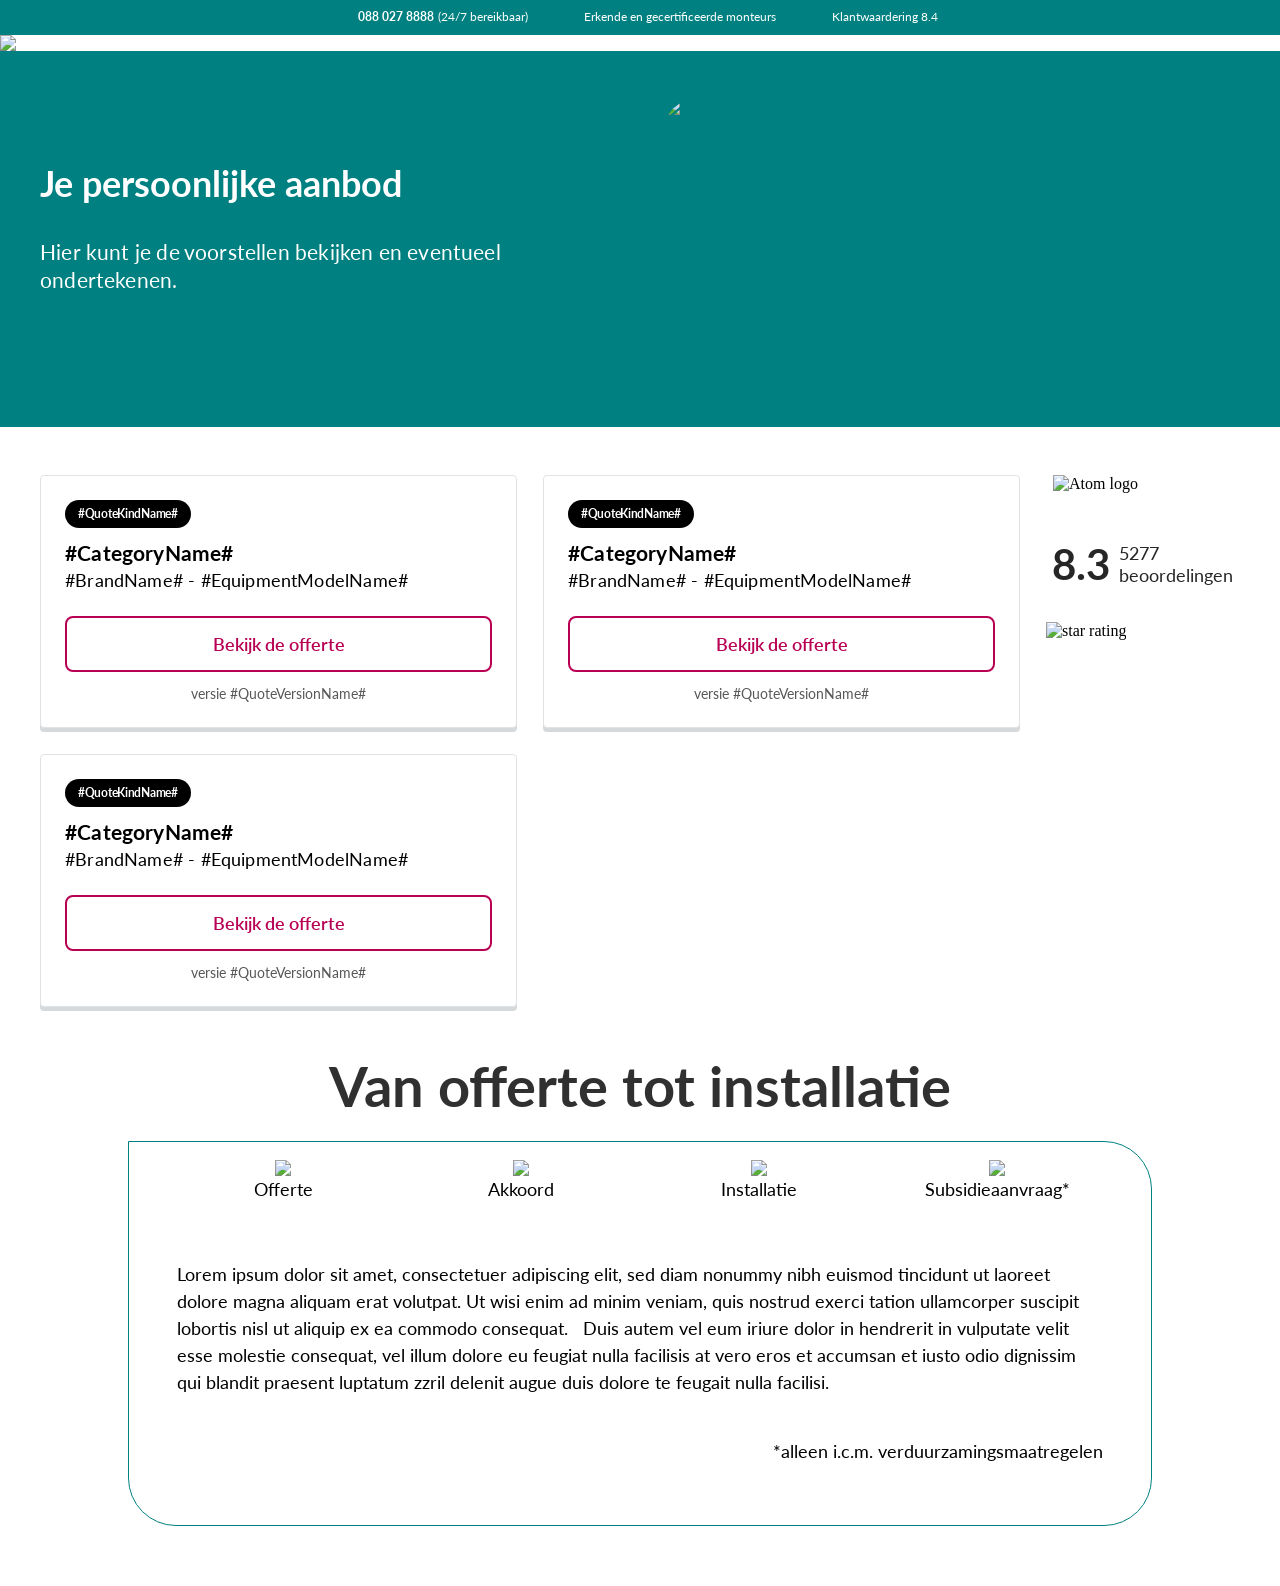
==== index.html @ d432aabc "Initial commit from your app" ====
<!DOCTYPE html>
<html>
  <head>
    <meta name="viewport" content="width=device-width, initial-scale=1" />
    <meta charset="utf-8" />
    <link
      rel="stylesheet"
      href="https://ruben427.github.io/es-heating---clixz---1024/globals.css"
    />
    <link
      rel="stylesheet"
      href="https://ruben427.github.io/es-heating---clixz---1024/styleguide.css"
    />
    <link
      rel="stylesheet"
      href="https://ruben427.github.io/es-heating---clixz---1024/style.css"
    />
    <link
      rel="stylesheet"
      href="https://ruben427.github.io/es-heating---clixz---1024/components/feedback-widget.css"
    />
    <link
      href="https://ruben427.github.io/es-heating---clixz---1024/components/tile.css"
      rel="stylesheet"
    />
  </head>
  <body>
    <div class="element" data-model-id="17305:969">
      <div class="frame">
        <div class="main-header">
          <div class="container">
            <div class="div">
              <div class="link-call">
                <img
                  class="SVG-phone-icon"
                  src="https://c.animaapp.com/mpr059owBJouij/img/svg---phone-icon.svg"
                />
                <div class="text-wrapper">088 027 8888</div>
              </div>
              <div class="text-wrapper-2">(24/7 bereikbaar)</div>
            </div>
            <div class="container-2">
              <img
                class="SVG-phone-icon"
                src="https://c.animaapp.com/mpr059owBJouij/img/svg---phone-icon.svg"
              />
              <div class="text-wrapper-2">
                Erkende en gecertificeerde monteurs
              </div>
            </div>
            <div class="container-2">
              <img
                class="SVG-phone-icon"
                src="https://c.animaapp.com/mpr059owBJouij/img/svg---phone-icon.svg"
              />
              <div class="text-wrapper-2">Klantwaardering 8.4</div>
            </div>
          </div>
        </div>
        <img
          class="img"
          src="https://c.animaapp.com/n495pQ6l/img/frame-48096118.svg"
        />
      </div>
      <div class="frame-wrapper">
        <div class="frame-2">
          <div class="frame-3">
            <div class="text-wrapper-3">Je persoonlijke aanbod</div>
            <p class="hier-kunt-je-de">
              Hier kunt je de voorstellen bekijken en eventueel ondertekenen.
            </p>
          </div>
          <div class="d-isz-IQ-wrapper">
            <img
              class="d-isz-IQ"
              src="https://c.animaapp.com/n495pQ6l/img/disziq.png"
            />
          </div>
        </div>
      </div>
      <div class="tiles-wrapper">
        <div class="tiles-grid">
          <!-- Tiles kolom -->
          <div class="tiles">
            <!-- START: Offerte regel landingspagina -->
            <table style="border-collapse: collapse;" width="100%">
              <tbody>
                <tr>
                  <td>
                    <div class="tile">
                      <div class="tile__top">
                        <div class="tile__badge-row">
                          <div class="tile__badge">
                            <span class="tile__badge-text"
                              >#QuoteKindName#</span
                            >
                          </div>
                        </div>

                        <div class="tile__content">
                          <div class="tile__title">#CategoryName#</div>

                          <div class="tile__subtitle">
                            #BrandName# - #EquipmentModelName#
                          </div>
                        </div>
                      </div>

                      <div class="tile__bottom">
                        <a class="tile__button" href="#Link#"
                          ><span class="tile__button-text"
                            >Bekijk de offerte</span
                          >
                        </a>

                        <div class="tile__version">
                          <span class="tile__version-text"
                            >versie #QuoteVersionName#</span
                          >
                        </div>
                      </div>
                    </div>
                  </td>
                </tr>
              </tbody>
            </table>
            <table style="border-collapse: collapse;" width="100%">
              <tbody>
                <tr>
                  <td>
                    <div class="tile">
                      <div class="tile__top">
                        <div class="tile__badge-row">
                          <div class="tile__badge">
                            <span class="tile__badge-text"
                              >#QuoteKindName#</span
                            >
                          </div>
                        </div>

                        <div class="tile__content">
                          <div class="tile__title">#CategoryName#</div>

                          <div class="tile__subtitle">
                            #BrandName# - #EquipmentModelName#
                          </div>
                        </div>
                      </div>

                      <div class="tile__bottom">
                        <a class="tile__button" href="#Link#"
                          ><span class="tile__button-text"
                            >Bekijk de offerte</span
                          >
                        </a>

                        <div class="tile__version">
                          <span class="tile__version-text"
                            >versie #QuoteVersionName#</span
                          >
                        </div>
                      </div>
                    </div>
                  </td>
                </tr>
              </tbody>
            </table>
            <table style="border-collapse: collapse;" width="100%">
              <tbody>
                <tr>
                  <td>
                    <div class="tile">
                      <div class="tile__top">
                        <div class="tile__badge-row">
                          <div class="tile__badge">
                            <span class="tile__badge-text"
                              >#QuoteKindName#</span
                            >
                          </div>
                        </div>

                        <div class="tile__content">
                          <div class="tile__title">#CategoryName#</div>

                          <div class="tile__subtitle">
                            #BrandName# - #EquipmentModelName#
                          </div>
                        </div>
                      </div>

                      <div class="tile__bottom">
                        <a class="tile__button" href="#Link#"
                          ><span class="tile__button-text"
                            >Bekijk de offerte</span
                          >
                        </a>

                        <div class="tile__version">
                          <span class="tile__version-text"
                            >versie #QuoteVersionName#</span
                          >
                        </div>
                      </div>
                    </div>
                  </td>
                </tr>
              </tbody>
            </table>

            <!-- END: Offerte regel landingspagina -->
          </div>

          <!-- Feedback widget — eigen div, altijd top-aligned -->
          <div class="tiles-feedback">
            <div class="tile-2">
              <div class="layer-wrapper">
                <!-- FeedbackWidget component -->
                <div class="fw-widget">
                  <img
                    class="fw-logo"
                    src="https://c.animaapp.com/n495pQ6l/img/logo-@2x.png"
                    alt="Atom logo"
                  />
                  <div class="fw-stars">
                    <img
                      class="fw-stars-img"
                      src="https://c.animaapp.com/n495pQ6l/img/group@2x.png"
                      alt="star rating"
                    />
                  </div>
                  <div class="fw-body">
                    <div class="fw-score">8.3</div>
                    <div class="fw-meta">
                      <div class="fw-count">5277</div>
                      <div class="fw-label">beoordelingen</div>
                    </div>
                  </div>
                </div>
              </div>
            </div>
          </div>
        </div>
      </div>
      <div class="frame-8">
        <div class="frame-9">
          <div class="frame-10">
            <div class="text-wrapper-9">Van offerte tot installatie</div>
            <div class="frame-11">
              <div class="frame-12">
                <div class="frame-13">
                  <img
                    class="frame-14"
                    src="https://c.animaapp.com/n495pQ6l/img/frame-13.svg"
                  />
                  <div class="text-wrapper-10">Offerte</div>
                </div>
                <div class="frame-15">
                  <img
                    class="frame-14"
                    src="https://c.animaapp.com/n495pQ6l/img/frame-16.svg"
                  />
                  <div class="text-wrapper-11">Akkoord</div>
                </div>
                <div class="frame-13">
                  <img
                    class="frame-14"
                    src="https://c.animaapp.com/n495pQ6l/img/frame-16.svg"
                  />
                  <div class="text-wrapper-10">Installatie</div>
                </div>
                <div class="frame-15">
                  <img
                    class="frame-14"
                    src="https://c.animaapp.com/n495pQ6l/img/frame-16.svg"
                  />
                  <div class="text-wrapper-10">Subsidieaanvraag*</div>
                </div>
              </div>
              <div class="frame-16">
                <p class="lorem-ipsum-dolor">
                  Lorem ipsum dolor sit amet, consectetuer adipiscing elit, sed
                  diam nonummy nibh euismod tincidunt ut laoreet dolore magna
                  aliquam erat volutpat. Ut wisi enim ad minim veniam, quis
                  nostrud exerci tation ullamcorper suscipit lobortis nisl ut
                  aliquip ex ea commodo consequat.&nbsp;&nbsp; Duis autem vel
                  eum iriure dolor in hendrerit in vulputate velit esse molestie
                  consequat, vel illum dolore eu feugiat nulla facilisis at vero
                  eros et accumsan et iusto odio dignissim qui blandit praesent
                  luptatum zzril delenit augue duis dolore te feugait nulla
                  facilisi.
                </p>
                <div class="text-wrapper-12">
                  *alleen i.c.m. verduurzamingsmaatregelen
                </div>
              </div>
            </div>
          </div>
        </div>
      </div>
    </div>
  </body>
</html>
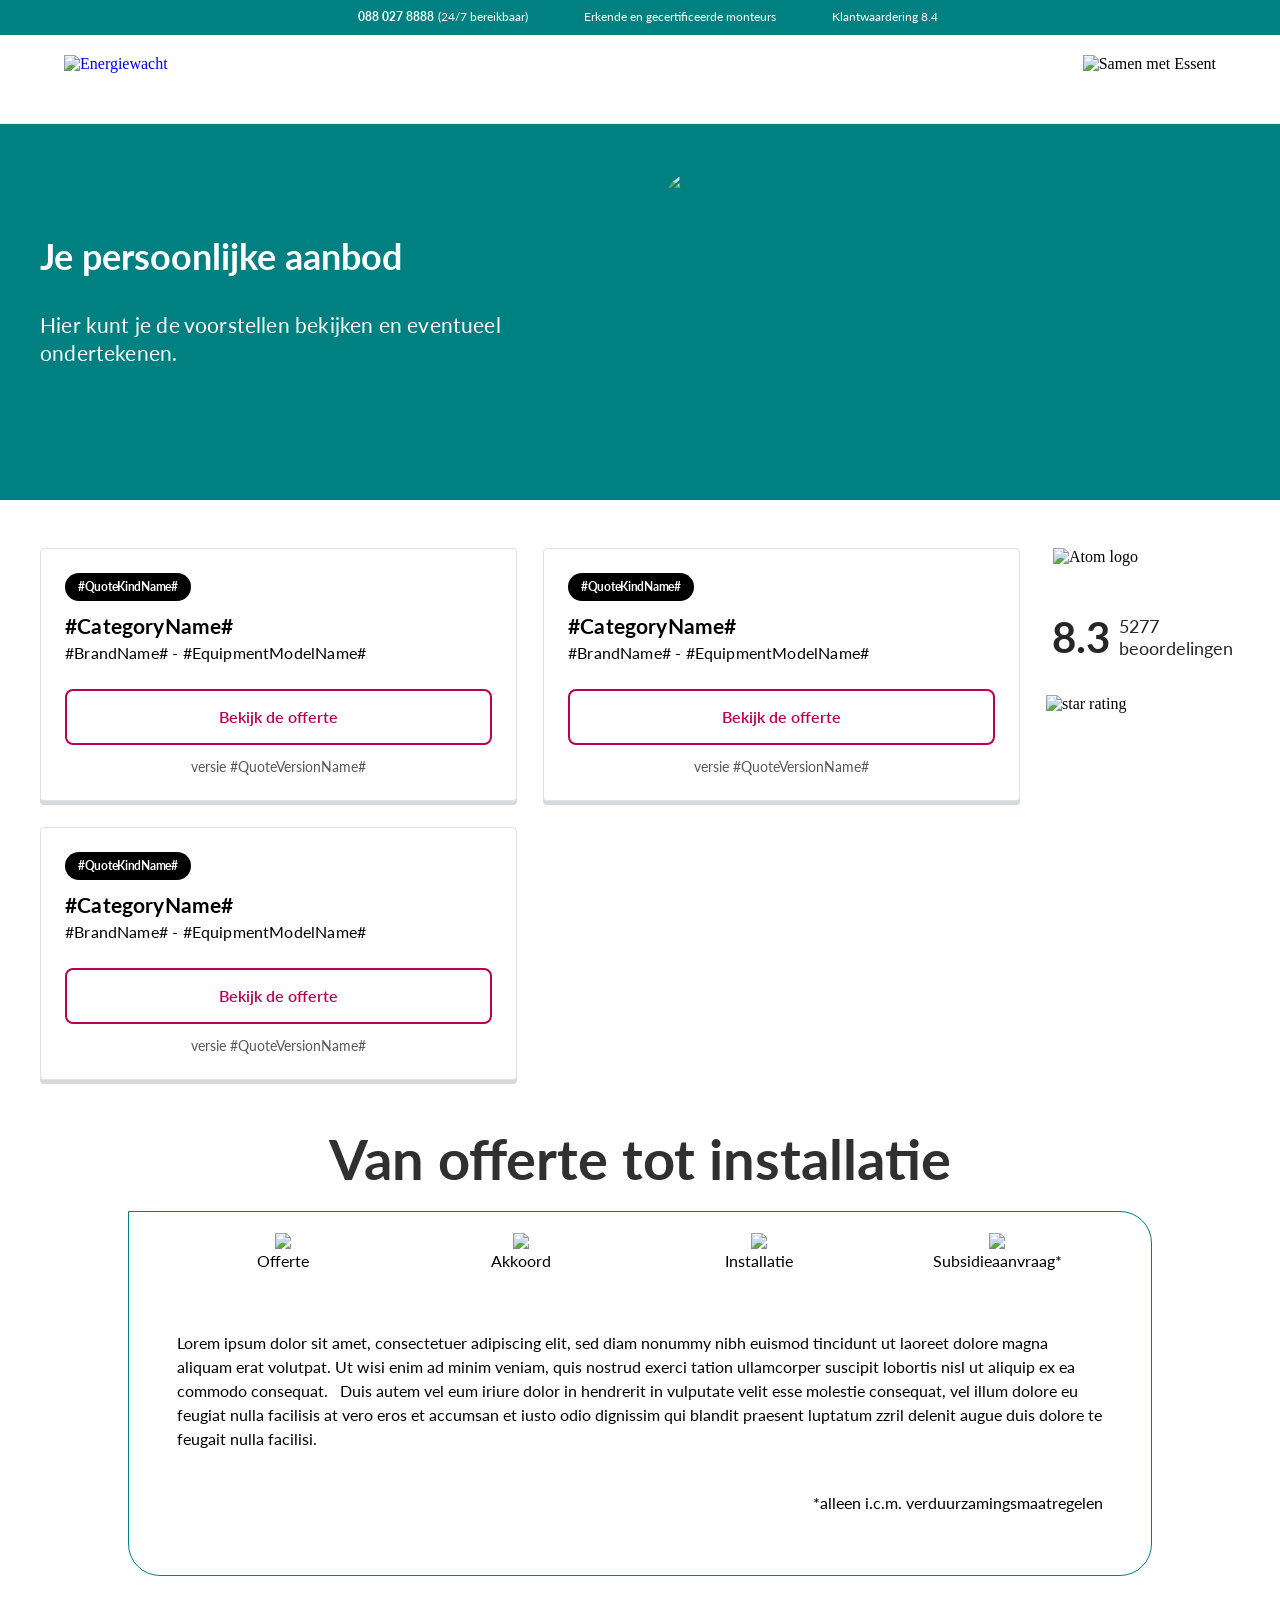
==== commit 81969b29: "Initial commit from your app" ====
--- a/index.html
+++ b/index.html
@@ -23,6 +23,7 @@
       href="https://ruben427.github.io/es-heating---clixz---1024/components/tile.css"
       rel="stylesheet"
     />
+    <link rel="stylesheet" href="components/site-header.css" />
   </head>
   <body>
     <div class="element" data-model-id="17305:969">
@@ -32,7 +33,7 @@
             <div class="div">
               <div class="link-call">
                 <img
-                  class="SVG-phone-icon"
+                  class="chevron-bullit"
                   src="https://c.animaapp.com/mpr059owBJouij/img/svg---phone-icon.svg"
                 />
                 <div class="text-wrapper">088 027 8888</div>
@@ -41,7 +42,7 @@
             </div>
             <div class="container-2">
               <img
-                class="SVG-phone-icon"
+                class="chevron-bullit"
                 src="https://c.animaapp.com/mpr059owBJouij/img/svg---phone-icon.svg"
               />
               <div class="text-wrapper-2">
@@ -50,17 +51,24 @@
             </div>
             <div class="container-2">
               <img
-                class="SVG-phone-icon"
+                class="chevron-bullit"
                 src="https://c.animaapp.com/mpr059owBJouij/img/svg---phone-icon.svg"
               />
               <div class="text-wrapper-2">Klantwaardering 8.4</div>
             </div>
           </div>
         </div>
-        <img
-          class="img"
-          src="https://c.animaapp.com/n495pQ6l/img/frame-48096118.svg"
-        />
+        <!-- SiteHeader component -->
+        <div class="sh-wrapper">
+          <div class="sh-inner">
+            <a class="sh-logo" href="index.html" aria-label="ES Heating — home">
+              <img src="img/site-logo.svg" alt="Energiewacht" />
+            </a>
+            <div class="sh-company">
+              <img src="img/company-logo.svg" alt="Samen met Essent" />
+            </div>
+          </div>
+        </div>
       </div>
       <div class="frame-wrapper">
         <div class="frame-2">
@@ -107,7 +115,7 @@
                       </div>
 
                       <div class="tile__bottom">
-                        <a class="tile__button" href="#Link#"
+                        <a class="tile__button" href="offerte.html"
                           ><span class="tile__button-text"
                             >Bekijk de offerte</span
                           >
@@ -148,7 +156,7 @@
                       </div>
 
                       <div class="tile__bottom">
-                        <a class="tile__button" href="#Link#"
+                        <a class="tile__button" href="offerte.html"
                           ><span class="tile__button-text"
                             >Bekijk de offerte</span
                           >
@@ -189,7 +197,7 @@
                       </div>
 
                       <div class="tile__bottom">
-                        <a class="tile__button" href="#Link#"
+                        <a class="tile__button" href="offerte.html"
                           ><span class="tile__button-text"
                             >Bekijk de offerte</span
                           >
--- a/components/site-header.css
+++ b/components/site-header.css
@@ -0,0 +1,84 @@
+/* ══════════════════════════════════════════════════
+   SiteHeader — Reusable logo header component
+   components/site-header.css
+   ══════════════════════════════════════════════════
+
+   Replaces the hero-banner image strip.
+   Full 100% width outer wrapper, max-width 1200px
+   inner container, with left brand logo and right
+   company/partner logo.
+
+   Usage:
+     <link rel="stylesheet" href="components/site-header.css" />
+     Then paste the snippet from components/site-header.html.
+   ══════════════════════════════════════════════════ */
+
+/* ── Outer wrapper — 100% width, white background ── */
+.sh-wrapper {
+  display: flex;
+  flex-direction: column;
+  align-items: center;
+  width: 100%;
+  flex: 0 0 auto;
+  background-color: #ffffff;
+  border-bottom: 1px solid #e8ebed;
+}
+
+/* ── Inner container — max-width 1200px, horizontal layout ── */
+.sh-inner {
+  display: flex;
+  align-items: center;
+  justify-content: space-between;
+  width: 100%;
+  max-width: 1200px;
+  padding: 20px 24px;
+  gap: 24px;
+}
+
+/* ── Left: brand / site logo ── */
+.sh-logo {
+  display: flex;
+  align-items: center;
+  flex-shrink: 0;
+  text-decoration: none;
+}
+
+.sh-logo img,
+.sh-logo svg {
+  display: block;
+  height: 48px;
+  width: auto;
+}
+
+/* ── Right: company / partner logo ── */
+.sh-company {
+  display: flex;
+  align-items: center;
+  flex-shrink: 0;
+  text-decoration: none;
+}
+
+.sh-company img,
+.sh-company svg {
+  display: block;
+  height: 48px;
+  width: auto;
+}
+
+/* ── Mobile ── */
+@media (max-width: 600px) {
+  .sh-inner {
+    padding: 16px;
+    gap: 16px;
+  }
+
+  .sh-logo img,
+  .sh-logo svg {
+    height: 36px;
+  }
+
+  .sh-company img,
+  .sh-company svg {
+    height: 36px;
+  }
+}
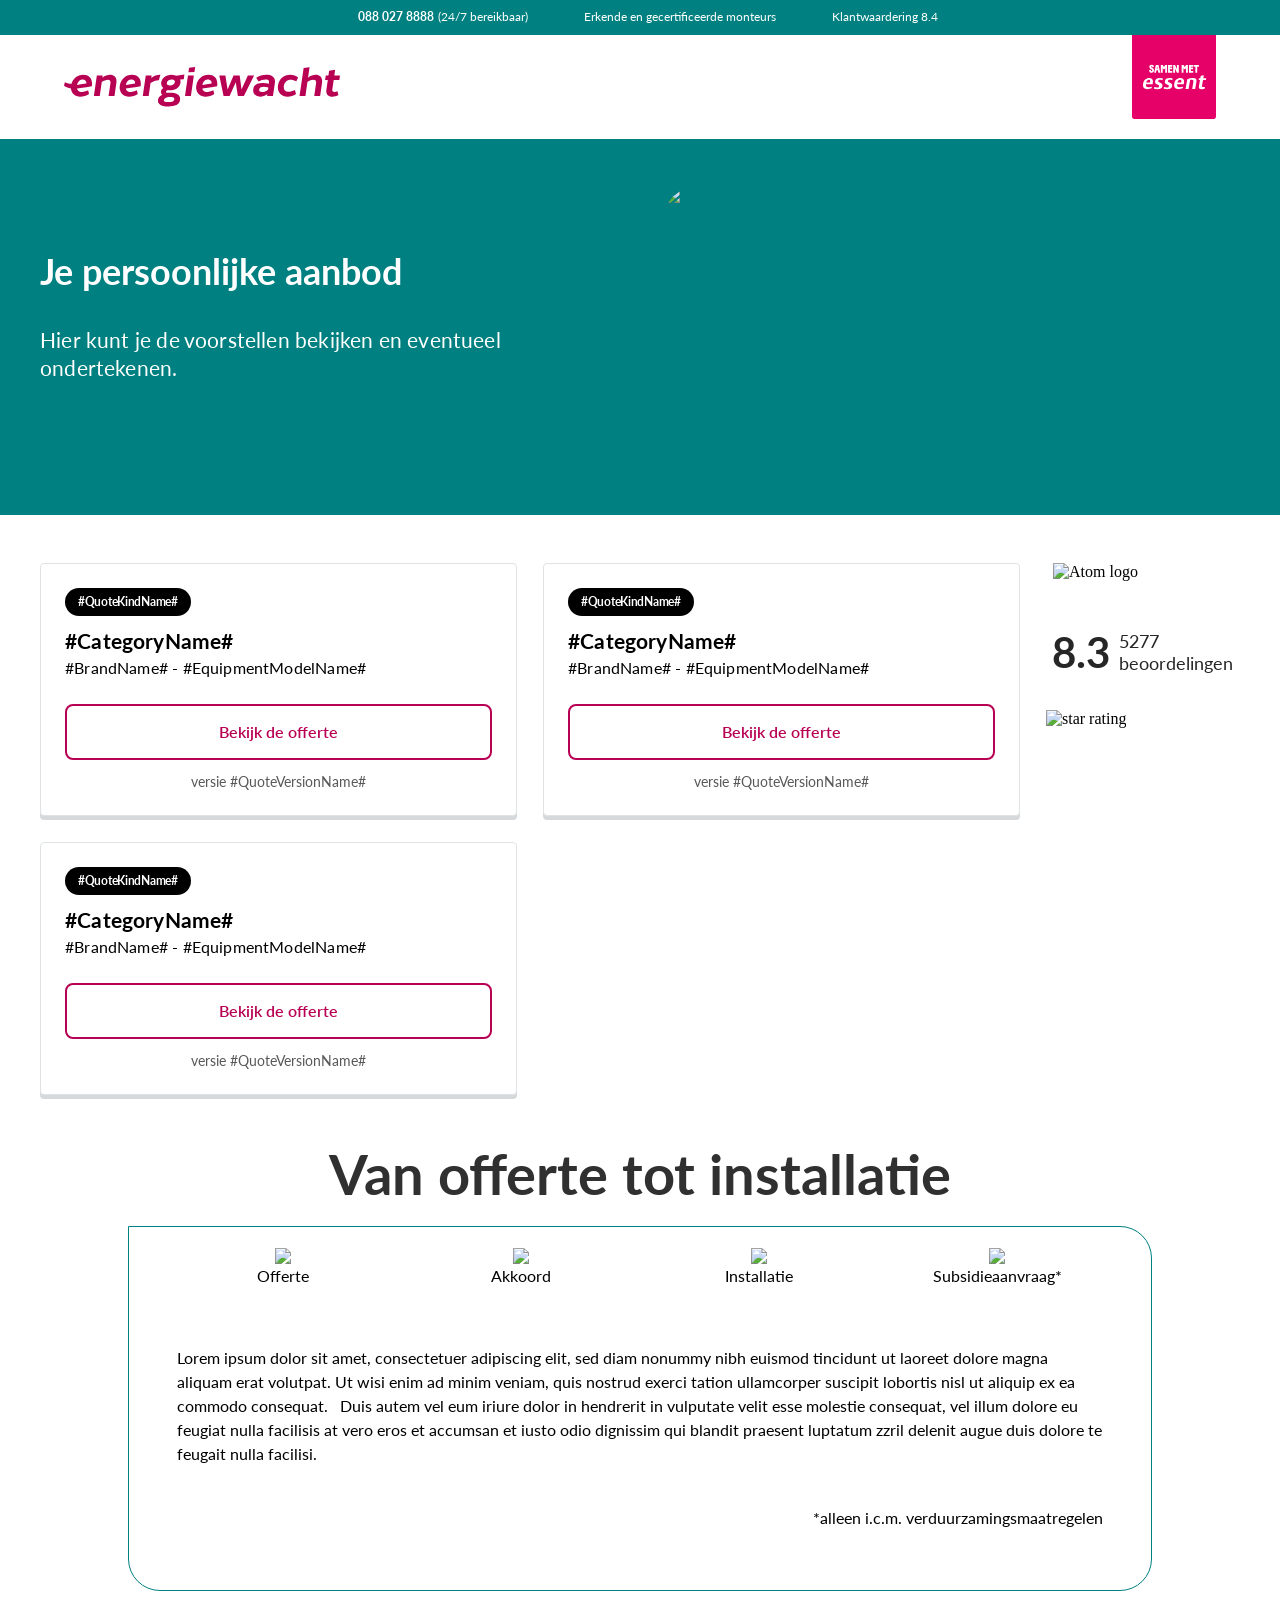
==== commit 8229777c: "Initial commit from your app" ====
--- a/index.html
+++ b/index.html
@@ -62,10 +62,16 @@
         <div class="sh-wrapper">
           <div class="sh-inner">
             <a class="sh-logo" href="index.html" aria-label="ES Heating — home">
-              <img src="img/site-logo.svg" alt="Energiewacht" />
+              <img
+                src="https://ruben427.github.io/es-heating---clixz---1024/img/logo_energiewacht.svg"
+                alt="Energiewacht"
+              />
             </a>
             <div class="sh-company">
-              <img src="img/company-logo.svg" alt="Samen met Essent" />
+              <img
+                src="https://ruben427.github.io/es-heating---clixz---1024/img/samen_met_essent.svg"
+                alt="Samen met Essent"
+              />
             </div>
           </div>
         </div>
--- a/components/site-header.css
+++ b/components/site-header.css
@@ -21,7 +21,6 @@
   width: 100%;
   flex: 0 0 auto;
   background-color: #ffffff;
-  border-bottom: 1px solid #e8ebed;
 }
 
 /* ── Inner container — max-width 1200px, horizontal layout ── */
@@ -31,7 +30,7 @@
   justify-content: space-between;
   width: 100%;
   max-width: 1200px;
-  padding: 20px 24px;
+  padding: 0 24px 20px;
   gap: 24px;
 }
 
@@ -41,12 +40,13 @@
   align-items: center;
   flex-shrink: 0;
   text-decoration: none;
+  padding-top: 20px;
 }
 
 .sh-logo img,
 .sh-logo svg {
   display: block;
-  height: 48px;
+  height: 40px;
   width: auto;
 }
 
@@ -61,24 +61,24 @@
 .sh-company img,
 .sh-company svg {
   display: block;
-  height: 48px;
+  height: 84px;
   width: auto;
 }
 
 /* ── Mobile ── */
-@media (max-width: 600px) {
+@media (max-width: 768px) {
   .sh-inner {
-    padding: 16px;
+    padding: 0 16px 16px;
     gap: 16px;
   }
 
   .sh-logo img,
   .sh-logo svg {
-    height: 36px;
+    height: 30px;
   }
 
   .sh-company img,
   .sh-company svg {
-    height: 36px;
+    height: 60px;
   }
 }
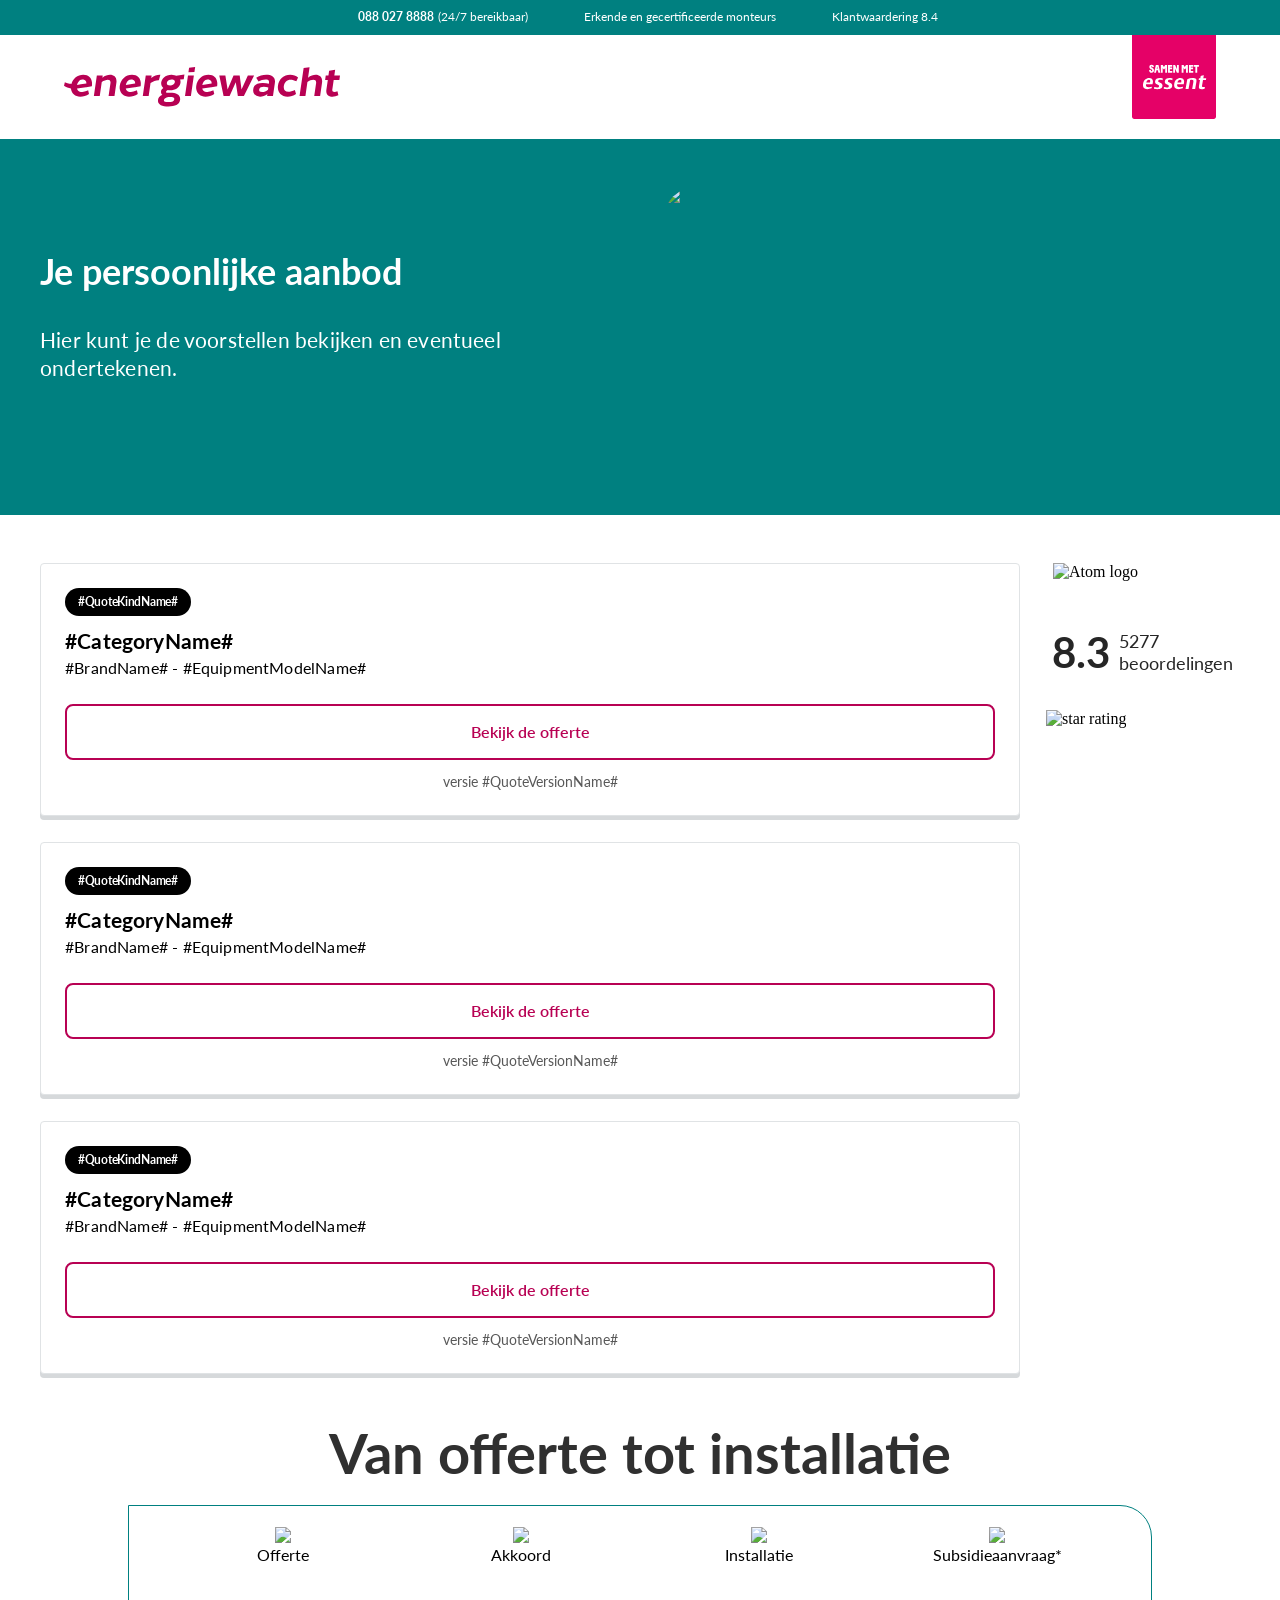
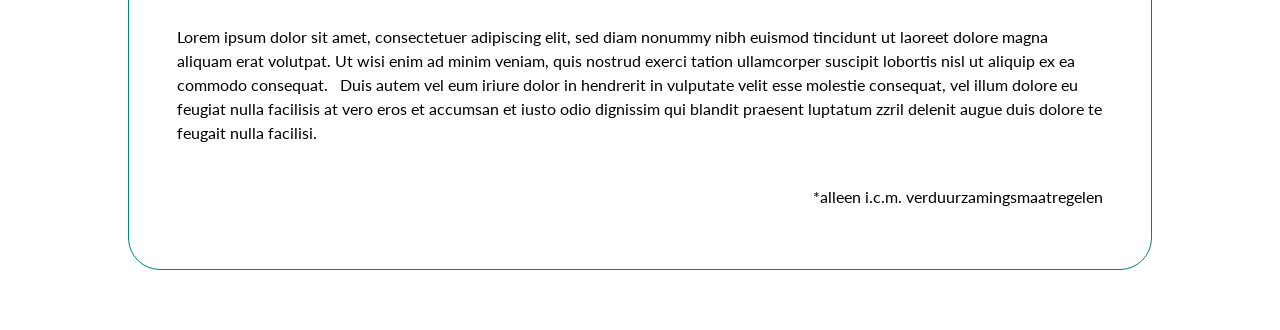
==== commit 98c86bf6: "Initial commit from your app" ====
--- a/index.html
+++ b/index.html
@@ -97,130 +97,81 @@
           <!-- Tiles kolom -->
           <div class="tiles">
             <!-- START: Offerte regel landingspagina -->
-            <table style="border-collapse: collapse;" width="100%">
-              <tbody>
-                <tr>
-                  <td>
-                    <div class="tile">
-                      <div class="tile__top">
-                        <div class="tile__badge-row">
-                          <div class="tile__badge">
-                            <span class="tile__badge-text"
-                              >#QuoteKindName#</span
-                            >
-                          </div>
-                        </div>
-
-                        <div class="tile__content">
-                          <div class="tile__title">#CategoryName#</div>
-
-                          <div class="tile__subtitle">
-                            #BrandName# - #EquipmentModelName#
-                          </div>
-                        </div>
-                      </div>
-
-                      <div class="tile__bottom">
-                        <a class="tile__button" href="offerte.html"
-                          ><span class="tile__button-text"
-                            >Bekijk de offerte</span
-                          >
-                        </a>
-
-                        <div class="tile__version">
-                          <span class="tile__version-text"
-                            >versie #QuoteVersionName#</span
-                          >
-                        </div>
-                      </div>
-                    </div>
-                  </td>
-                </tr>
-              </tbody>
-            </table>
-            <table style="border-collapse: collapse;" width="100%">
-              <tbody>
-                <tr>
-                  <td>
-                    <div class="tile">
-                      <div class="tile__top">
-                        <div class="tile__badge-row">
-                          <div class="tile__badge">
-                            <span class="tile__badge-text"
-                              >#QuoteKindName#</span
-                            >
-                          </div>
-                        </div>
-
-                        <div class="tile__content">
-                          <div class="tile__title">#CategoryName#</div>
-
-                          <div class="tile__subtitle">
-                            #BrandName# - #EquipmentModelName#
-                          </div>
-                        </div>
-                      </div>
-
-                      <div class="tile__bottom">
-                        <a class="tile__button" href="offerte.html"
-                          ><span class="tile__button-text"
-                            >Bekijk de offerte</span
-                          >
-                        </a>
-
-                        <div class="tile__version">
-                          <span class="tile__version-text"
-                            >versie #QuoteVersionName#</span
-                          >
-                        </div>
-                      </div>
-                    </div>
-                  </td>
-                </tr>
-              </tbody>
-            </table>
-            <table style="border-collapse: collapse;" width="100%">
-              <tbody>
-                <tr>
-                  <td>
-                    <div class="tile">
-                      <div class="tile__top">
-                        <div class="tile__badge-row">
-                          <div class="tile__badge">
-                            <span class="tile__badge-text"
-                              >#QuoteKindName#</span
-                            >
-                          </div>
-                        </div>
-
-                        <div class="tile__content">
-                          <div class="tile__title">#CategoryName#</div>
-
-                          <div class="tile__subtitle">
-                            #BrandName# - #EquipmentModelName#
-                          </div>
-                        </div>
-                      </div>
-
-                      <div class="tile__bottom">
-                        <a class="tile__button" href="offerte.html"
-                          ><span class="tile__button-text"
-                            >Bekijk de offerte</span
-                          >
-                        </a>
-
-                        <div class="tile__version">
-                          <span class="tile__version-text"
-                            >versie #QuoteVersionName#</span
-                          >
-                        </div>
-                      </div>
-                    </div>
-                  </td>
-                </tr>
-              </tbody>
-            </table>
-
+            <div class="tile">
+              <div class="tile__top">
+                <div class="tile__badge-row">
+                  <div class="tile__badge">
+                    <span class="tile__badge-text">#QuoteKindName#</span>
+                  </div>
+                </div>
+                <div class="tile__content">
+                  <div class="tile__title">#CategoryName#</div>
+                  <div class="tile__subtitle">
+                    #BrandName# - #EquipmentModelName#
+                  </div>
+                </div>
+              </div>
+              <div class="tile__bottom">
+                <a class="tile__button" href="offerte.html">
+                  <span class="tile__button-text">Bekijk de offerte</span>
+                </a>
+                <div class="tile__version">
+                  <span class="tile__version-text"
+                    >versie #QuoteVersionName#</span
+                  >
+                </div>
+              </div>
+            </div>
+            <div class="tile">
+              <div class="tile__top">
+                <div class="tile__badge-row">
+                  <div class="tile__badge">
+                    <span class="tile__badge-text">#QuoteKindName#</span>
+                  </div>
+                </div>
+                <div class="tile__content">
+                  <div class="tile__title">#CategoryName#</div>
+                  <div class="tile__subtitle">
+                    #BrandName# - #EquipmentModelName#
+                  </div>
+                </div>
+              </div>
+              <div class="tile__bottom">
+                <a class="tile__button" href="offerte.html">
+                  <span class="tile__button-text">Bekijk de offerte</span>
+                </a>
+                <div class="tile__version">
+                  <span class="tile__version-text"
+                    >versie #QuoteVersionName#</span
+                  >
+                </div>
+              </div>
+            </div>
+            <div class="tile">
+              <div class="tile__top">
+                <div class="tile__badge-row">
+                  <div class="tile__badge">
+                    <span class="tile__badge-text">#QuoteKindName#</span>
+                  </div>
+                </div>
+                <div class="tile__content">
+                  <div class="tile__title">#CategoryName#</div>
+                  <div class="tile__subtitle">
+                    #BrandName# - #EquipmentModelName#
+                  </div>
+                </div>
+              </div>
+              <div class="tile__bottom">
+                <a class="tile__button" href="offerte.html">
+                  <span class="tile__button-text">Bekijk de offerte</span>
+                </a>
+                <div class="tile__version">
+                  <span class="tile__version-text"
+                    >versie #QuoteVersionName#</span
+                  >
+                </div>
+              </div>
+            </div>
             <!-- END: Offerte regel landingspagina -->
           </div>
 
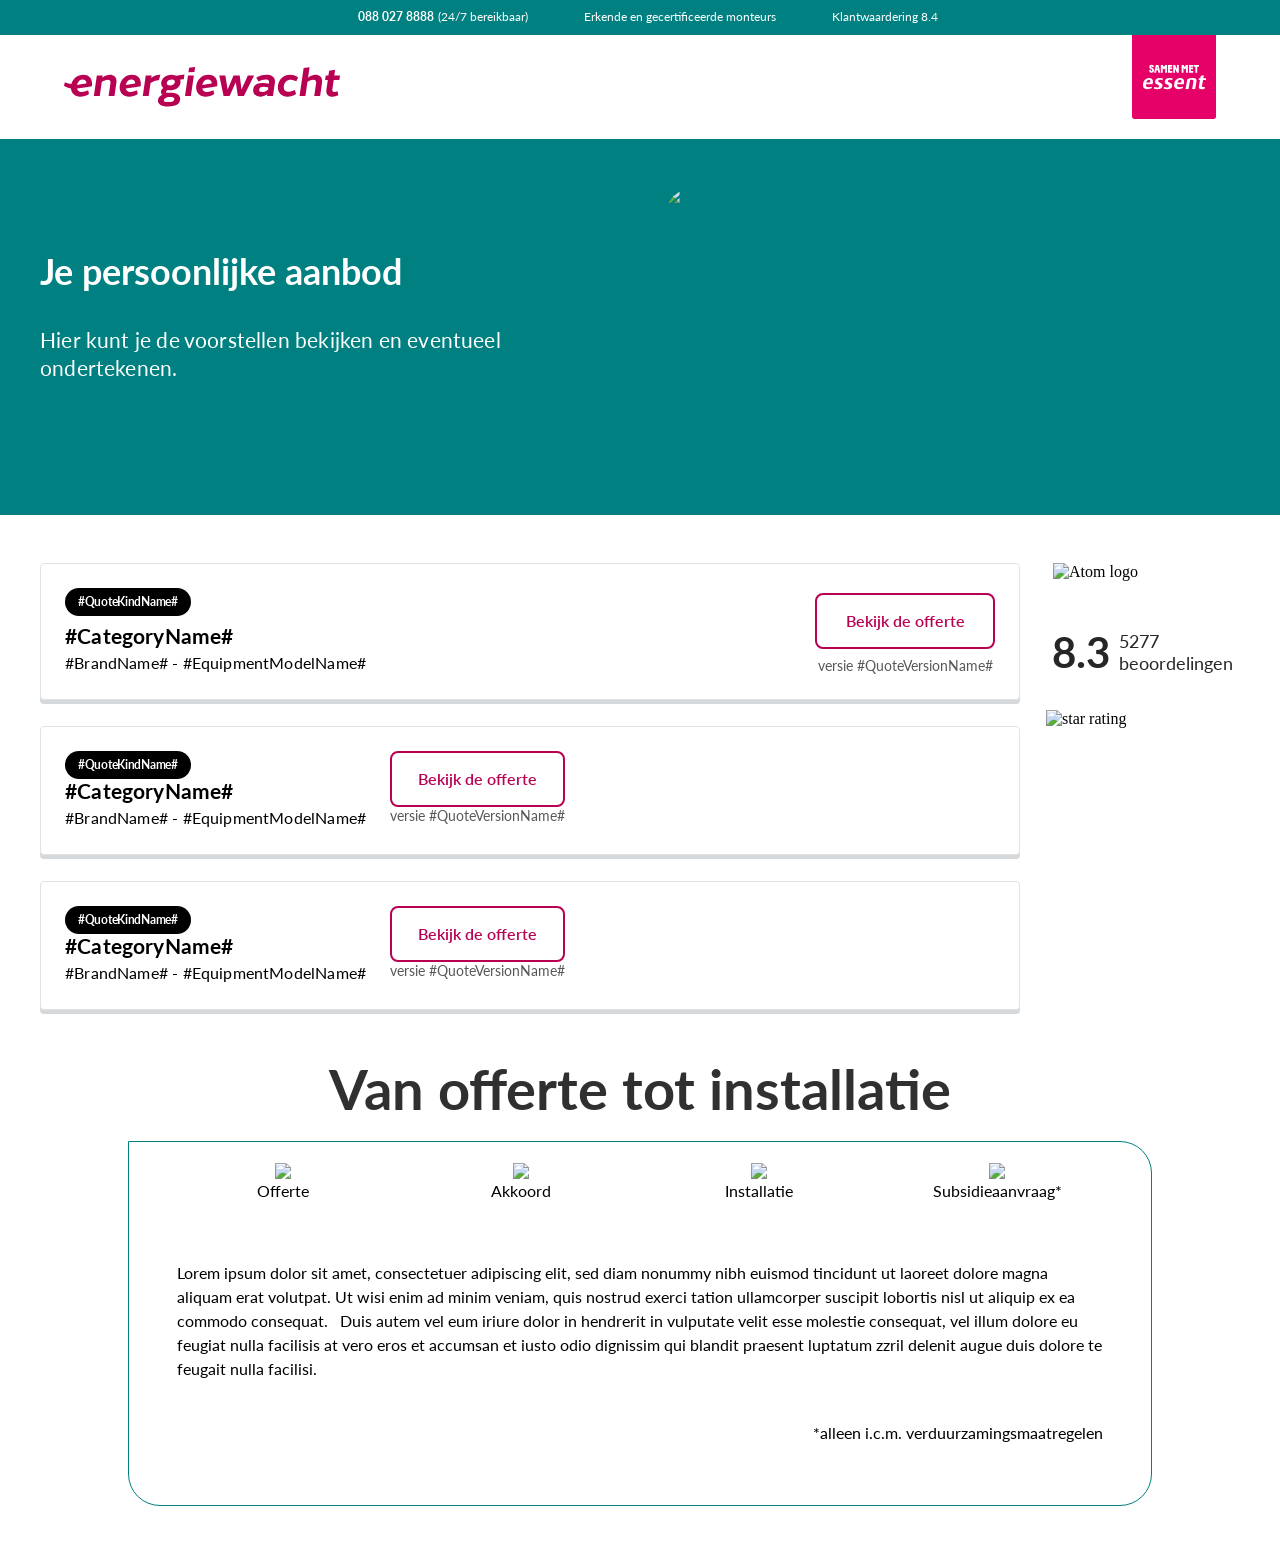
==== commit 9399e250: "Initial commit from your app" ====
--- a/index.html
+++ b/index.html
@@ -3,26 +3,11 @@
   <head>
     <meta name="viewport" content="width=device-width, initial-scale=1" />
     <meta charset="utf-8" />
-    <link
-      rel="stylesheet"
-      href="https://ruben427.github.io/es-heating---clixz---1024/globals.css"
-    />
-    <link
-      rel="stylesheet"
-      href="https://ruben427.github.io/es-heating---clixz---1024/styleguide.css"
-    />
-    <link
-      rel="stylesheet"
-      href="https://ruben427.github.io/es-heating---clixz---1024/style.css"
-    />
-    <link
-      rel="stylesheet"
-      href="https://ruben427.github.io/es-heating---clixz---1024/components/feedback-widget.css"
-    />
-    <link
-      href="https://ruben427.github.io/es-heating---clixz---1024/components/tile.css"
-      rel="stylesheet"
-    />
+    <link rel="stylesheet" href="globals.css" />
+    <link rel="stylesheet" href="styleguide.css" />
+    <link rel="stylesheet" href="style.css" />
+    <link rel="stylesheet" href="/components/feedback-widget.css" />
+    <link href="/components/tile.css" rel="stylesheet" />
     <link rel="stylesheet" href="components/site-header.css" />
   </head>
   <body>
@@ -98,7 +83,7 @@
           <div class="tiles">
             <!-- START: Offerte regel landingspagina -->
             <div class="tile">
-              <div class="tile__top">
+              <div class="tile__left">
                 <div class="tile__badge-row">
                   <div class="tile__badge">
                     <span class="tile__badge-text">#QuoteKindName#</span>
@@ -111,7 +96,7 @@
                   </div>
                 </div>
               </div>
-              <div class="tile__bottom">
+              <div class="tile__right">
                 <a class="tile__button" href="offerte.html">
                   <span class="tile__button-text">Bekijk de offerte</span>
                 </a>
--- a/globals.css
+++ b/globals.css
@@ -0,0 +1,26 @@
+@import url("https://cdnjs.cloudflare.com/ajax/libs/meyer-reset/2.0/reset.min.css");
+@import url("https://fonts.googleapis.com/css2?family=Lato:ital,wght@0,300;0,400;0,700;0,900;1,400&display=swap");
+
+:root {
+  /* ── Brand colours ───────────────────────────── */
+  --color-primary: #008080; /* Primair  */
+  --color-secondary: #b80153; /* Secondair */
+  --color-cta: #b80153; /* CTA */
+}
+* {
+  -webkit-font-smoothing: antialiased;
+  box-sizing: border-box;
+}
+html,
+body {
+  margin: 0px;
+  height: 100%;
+}
+/* a blue color as a generic focus style */
+button:focus-visible {
+  outline: 2px solid #4a90e2 !important;
+  outline: -webkit-focus-ring-color auto 5px !important;
+}
+a {
+  text-decoration: none;
+}
--- a/styleguide.css
+++ b/styleguide.css
@@ -0,0 +1,21 @@
+:root {
+  --headline-h3-desktop-1024-1279-font-family: "Outfit", Helvetica;
+  --headline-h3-desktop-1024-1279-font-weight: 500;
+  --headline-h3-desktop-1024-1279-font-size: 44px;
+  --headline-h3-desktop-1024-1279-letter-spacing: 0.44px;
+  --headline-h3-desktop-1024-1279-line-height: 53px;
+  --headline-h3-desktop-1024-1279-font-style: normal;
+  --text-copy-text-semi-bold-font-family: "Lato", Helvetica;
+  --text-copy-text-semi-bold-font-weight: 600;
+  --text-copy-text-semi-bold-font-size: 16px;
+  --text-copy-text-semi-bold-letter-spacing: 0.36px;
+  --text-copy-text-semi-bold-line-height: 24px;
+  --text-copy-text-semi-bold-font-style: normal;
+  --core-color-on-primary: var(--core-color-base-neutrals-000);
+  --core-color-secondary: var(--core-color-base-pink-600);
+  --core-color-primary: var(--core-color-base-teal-600);
+  --core-color-base-neutrals-100: rgba(214, 217, 219, 1);
+  --core-color-base-neutrals-000: rgba(255, 255, 255, 1);
+  --core-color-base-pink-600: rgba(184, 1, 83, 1);
+  --core-color-base-teal-600: rgba(0, 128, 128, 1);
+}
--- a/style.css
+++ b/style.css
@@ -0,0 +1,560 @@
+.element {
+  display: flex;
+  flex-direction: column;
+  width: 100%;
+  height: auto;
+  min-height: 100vh;
+  align-items: center;
+  position: relative;
+  background-color: #ffffff;
+  overflow-x: hidden;
+}
+
+.element .frame {
+  display: flex;
+  flex-direction: column;
+  align-items: center;
+  position: relative;
+  align-self: stretch;
+  width: 100%;
+  flex: 0 0 auto;
+}
+
+.element .main-header {
+  display: flex;
+  flex-direction: column;
+  align-items: center;
+  padding: 0px 16px;
+  position: relative;
+  align-self: stretch;
+  width: 100%;
+  flex: 0 0 auto;
+  background-color: var(--color-primary);
+}
+
+.element .container {
+  display: flex;
+  align-items: flex-start;
+  justify-content: center;
+  width: 100%;
+  max-width: 1200px;
+  position: relative;
+  flex: 0 0 auto;
+  padding: 0px;
+}
+
+.element .div {
+  display: inline-flex;
+  align-items: flex-start;
+  gap: 4.25px;
+  padding: 9.5px 20px 10px;
+  position: relative;
+  flex: 0 0 auto;
+}
+
+.element .link-call {
+  display: inline-flex;
+  align-items: center;
+  gap: 4px;
+  position: relative;
+  flex: 0 0 auto;
+}
+
+.element .chevron-bullit {
+  position: relative;
+  width: 12px;
+  height: 12px;
+}
+
+.element .text-wrapper {
+  position: relative;
+  display: flex;
+  align-items: center;
+  justify-content: center;
+  width: fit-content;
+  margin-top: -1px;
+  font-family: "Lato", Helvetica;
+  font-weight: 700;
+  color: var(--core-color-on-primary);
+  font-size: 12px;
+  text-align: center;
+  letter-spacing: 0;
+  line-height: 16px;
+  white-space: nowrap;
+}
+
+.element .text-wrapper-2 {
+  position: relative;
+  display: flex;
+  align-items: center;
+  justify-content: center;
+  width: fit-content;
+  margin-top: -1px;
+  font-family: "Lato", Helvetica;
+  font-weight: 400;
+  color: var(--core-color-on-primary);
+  font-size: 12px;
+  text-align: center;
+  letter-spacing: 0;
+  line-height: 16px;
+  white-space: nowrap;
+}
+
+.element .container-2 {
+  display: inline-flex;
+  align-items: center;
+  gap: 4px;
+  padding: 9.5px 20px 1.5px;
+  position: relative;
+  flex: 0 0 auto;
+}
+
+/* .element .img — replaced by SiteHeader component (components/site-header.css) */
+
+.element .frame-wrapper {
+  display: flex;
+  align-items: flex-start;
+  justify-content: center;
+  gap: 24px;
+  padding: 48px 24px;
+  position: relative;
+  align-self: stretch;
+  width: 100%;
+  flex: 0 0 auto;
+  background-color: var(--color-primary);
+}
+
+.element .frame-2 {
+  display: flex;
+  width: 100%;
+  max-width: 1200px;
+  align-items: center;
+  justify-content: space-between;
+  gap: 48px;
+  position: relative;
+  flex: 1;
+  flex-grow: 1;
+}
+
+.element .frame-3 {
+  display: flex;
+  flex-direction: column;
+  align-items: flex-start;
+  gap: 12px;
+  position: relative;
+  flex: 1;
+  flex-grow: 1;
+}
+
+.element .text-wrapper-3 {
+  position: relative;
+  display: flex;
+  align-items: center;
+  align-self: stretch;
+  margin-top: -1px;
+  font-family: "Lato", Helvetica;
+  font-weight: 700;
+  color: #ffffff;
+  font-size: 36px;
+  letter-spacing: 0;
+  line-height: 44px;
+  font-style: normal;
+}
+
+.element .hier-kunt-je-de {
+  position: relative;
+  display: flex;
+  align-items: center;
+  align-self: stretch;
+  font-family: "Lato", Helvetica;
+  font-weight: 400;
+  color: #ffffff;
+  font-size: 21px;
+  letter-spacing: 0.18px;
+  line-height: 28px;
+}
+
+.element .d-isz-IQ-wrapper {
+  display: flex;
+  flex-direction: column;
+  height: 308px;
+  align-items: flex-start;
+  gap: 12px;
+  position: relative;
+  flex: 1;
+  flex-grow: 1;
+}
+
+.element .d-isz-IQ {
+  position: relative;
+  flex: 1;
+  align-self: stretch;
+  width: 100%;
+  flex-grow: 1;
+  object-fit: cover;
+  border-radius: 32px 32px 32px 0px;
+}
+
+/* .layer / .group / .logo / .group-2 / .group-3 / .text-wrapper-6/7/8
+   — replaced by the reusable FeedbackWidget component (components/feedback-widget.css) */
+
+.element .frame-8 {
+  display: flex;
+  flex-direction: column;
+  align-items: center;
+  padding: 0px 24px 48px;
+  position: relative;
+  align-self: stretch;
+  width: 100%;
+  flex: 0 0 auto;
+}
+
+.element .frame-9 {
+  display: flex;
+  flex-direction: column;
+  max-width: 1200px;
+  width: 100%;
+  align-items: center;
+  position: relative;
+  flex: 0 0 auto;
+}
+
+.element .frame-10 {
+  display: flex;
+  flex-direction: column;
+  max-width: 1024px;
+  align-items: center;
+  gap: 42px;
+  position: relative;
+  width: 100%;
+  flex: 0 0 auto;
+}
+
+.element .text-wrapper-9 {
+  position: relative;
+  display: flex;
+  align-items: center;
+  justify-content: center;
+  align-self: stretch;
+  margin-top: -1px;
+  font-family: "Lato", Helvetica;
+  font-weight: 700;
+  color: #303030;
+  font-size: 56px;
+  text-align: center;
+  letter-spacing: 0;
+  line-height: 64px;
+}
+
+.element .frame-11 {
+  display: flex;
+  flex-direction: column;
+  align-items: flex-start;
+  position: relative;
+  align-self: stretch;
+  width: 100%;
+  flex: 0 0 auto;
+}
+
+.element .frame-12 {
+  display: flex;
+  align-items: center;
+  justify-content: space-between;
+  padding: 0px 80px;
+  position: relative;
+  align-self: stretch;
+  width: 100%;
+  flex: 0 0 auto;
+  z-index: 1;
+}
+
+.element .frame-13 {
+  display: flex;
+  flex-direction: column;
+  width: 150px;
+  align-items: center;
+  position: relative;
+}
+
+.element .frame-14 {
+  position: relative;
+  flex: 0 0 auto;
+}
+
+.element .text-wrapper-10 {
+  position: relative;
+  display: flex;
+  align-items: center;
+  justify-content: center;
+  align-self: stretch;
+  font-family: "Lato", Helvetica;
+  font-weight: 400;
+  color: #000000;
+  font-size: 16px;
+  text-align: center;
+  letter-spacing: 0;
+  line-height: 24px;
+}
+
+.element .frame-15 {
+  display: flex;
+  flex-direction: column;
+  width: 150px;
+  align-items: center;
+  justify-content: center;
+  position: relative;
+}
+
+.element .text-wrapper-11 {
+  position: relative;
+  display: flex;
+  align-items: center;
+  justify-content: center;
+  width: fit-content;
+  font-family: "Lato", Helvetica;
+  font-weight: 400;
+  color: #000000;
+  font-size: 16px;
+  text-align: center;
+  letter-spacing: 0;
+  line-height: 24px;
+  white-space: nowrap;
+}
+
+.element .frame-16 {
+  display: flex;
+  flex-direction: column;
+  align-items: center;
+  justify-content: center;
+  gap: 24px;
+  padding: 120px 48px 60px;
+  position: relative;
+  align-self: stretch;
+  width: 100%;
+  flex: 0 0 auto;
+  margin-top: -62px;
+  z-index: 0;
+  border-radius: 0px 32px 32px 32px;
+  border: 1px solid;
+  border-color: var(--color-primary);
+}
+
+.element .lorem-ipsum-dolor {
+  position: relative;
+  align-self: stretch;
+  margin-top: -1px;
+  font-family: "Lato", Helvetica;
+  font-weight: 400;
+  color: #000000;
+  font-size: 16px;
+  letter-spacing: 0;
+  line-height: 24px;
+}
+
+.element .text-wrapper-12 {
+  position: relative;
+  align-self: stretch;
+  font-family: "Lato", Helvetica;
+  font-weight: 400;
+  color: #000000;
+  font-size: 16px;
+  text-align: right;
+  letter-spacing: 0;
+  line-height: 24px;
+}
+
+/* ─── Desktop: 769px and larger ─── */
+@media (min-width: 769px) {
+  /* Ensure full-width sections fill the viewport */
+  .element .frame,
+  .element .main-header,
+  .element .frame-wrapper,
+  .element .tiles-wrapper,
+  .element .frame-8 {
+    align-self: stretch;
+    width: 100%;
+  }
+
+  /* Header bar: full-width teal bg, content capped at 1200px */
+  .element .main-header {
+    padding: 0px 16px;
+  }
+
+  .element .container {
+    max-width: 1200px;
+    margin: 0 auto;
+    padding: 0px;
+    justify-content: center;
+    gap: 0;
+  }
+
+  /* Hero section: teal bg edge-to-edge, inner content max 1200px */
+  .element .frame-wrapper {
+    padding: 48px 24px;
+  }
+
+  .element .frame-2 {
+    max-width: 1200px;
+    flex-direction: row;
+    align-items: center;
+    gap: 48px;
+  }
+
+  .element .frame-3 {
+    flex: 1 1 50%;
+    max-width: 50%;
+  }
+
+  .element .d-isz-IQ-wrapper {
+    display: flex;
+    flex: 1 1 50%;
+    max-width: 50%;
+    height: 280px;
+  }
+
+  /* Bottom section */
+  .element .frame-8 {
+    padding: 0px 24px 60px;
+  }
+
+  .element .frame-9 {
+    max-width: 1200px;
+  }
+
+  .element .frame-10 {
+    max-width: 1024px;
+    gap: 42px;
+  }
+
+  .element .frame-12 {
+    padding: 0px 80px;
+  }
+}
+
+/* ─── Mobile: 768px and smaller ─── */
+@media (max-width: 768px) {
+  /* Root container: full width, auto height */
+  .element {
+    width: 100%;
+    height: auto;
+    min-height: unset;
+    overflow-x: hidden;
+  }
+
+  /* Header frame: clip the fixed-width image without scrollbar */
+  .element .frame {
+    overflow: hidden;
+  }
+
+  /* Header bar: show only one centred USP on mobile */
+  .element .container {
+    flex-wrap: wrap;
+    justify-content: center;
+  }
+
+  .element .div {
+    width: 100%;
+    flex-wrap: wrap;
+    justify-content: center;
+    padding: 8px 16px;
+    gap: 8px;
+  }
+
+  .element .container-2 {
+    display: none;
+  }
+
+  /* Hero banner section */
+  .element .frame-wrapper {
+    padding: 0px 16px;
+    background-color: var(--color-primary);
+  }
+
+  .element .frame-2 {
+    flex-direction: column;
+    align-items: flex-start;
+    gap: 0;
+    max-width: 100%;
+    padding: 48px 0px;
+  }
+
+  .element .frame-3 {
+    flex: unset;
+    width: 100%;
+  }
+
+  .element .text-wrapper-3 {
+    font-size: 32px;
+    line-height: 32px;
+    letter-spacing: 0;
+  }
+
+  .element .hier-kunt-je-de {
+    font-size: 16px;
+    line-height: 24px;
+  }
+
+  /* Hide the hero image on mobile */
+  .element .d-isz-IQ-wrapper {
+    display: none;
+  }
+
+  /* "Van offerte tot installatie" section */
+  .element .frame-8 {
+    padding: 0px 16px;
+  }
+
+  .element .frame-10 {
+    gap: 24px;
+    max-width: 100%;
+  }
+
+  /* Title: smaller font */
+  .element .text-wrapper-9 {
+    font-size: 32px;
+    line-height: 32px;
+  }
+
+  /* Steps: stack vertically instead of horizontal row */
+  .element .frame-12 {
+    flex-direction: column;
+    align-items: flex-start;
+    gap: 8px;
+    padding: 8px 0px;
+  }
+
+  .element .frame-13 {
+    flex-direction: row;
+    width: auto;
+    align-items: center;
+    gap: 8px;
+  }
+
+  .element .frame-15 {
+    flex-direction: row;
+    width: auto;
+    align-items: center;
+    gap: 8px;
+    justify-content: flex-start;
+  }
+
+  .element .text-wrapper-10,
+  .element .text-wrapper-11 {
+    text-align: left;
+    white-space: normal;
+    width: auto;
+  }
+
+  /* Body text box: reduce padding, remove large border-radius offset */
+  .element .frame-16 {
+    padding: 48px 16px 32px;
+    margin-top: -32px;
+    border-radius: 0px 16px 16px 16px;
+  }
+
+  .element .lorem-ipsum-dolor,
+  .element .text-wrapper-12 {
+    font-size: 16px;
+    line-height: 24px;
+  }
+}
--- a/components/feedback-widget.css
+++ b/components/feedback-widget.css
@@ -0,0 +1,88 @@
+/* ─────────────────────────────────────────────
+   FeedbackWidget — standalone reusable component
+   ───────────────────────────────────────────── */
+
+/* Custom property defaults (can be overridden per-instance) */
+.fw-widget {
+  --fw-score-size: 42px;
+  --fw-meta-size: 18px;
+  --fw-text-color: #262626;
+
+  position: relative;
+  width: 194px;
+  height: 179px;
+  overflow: hidden;
+  flex-shrink: 0;
+}
+
+/* Atom / brand logo — top of card */
+.fw-widget .fw-logo {
+  position: absolute;
+  width: 177px; /* 91.3% of 194 */
+  height: 50px; /* 27.9% of 179 */
+  top: 0;
+  left: 7px;
+  object-fit: contain;
+}
+
+/* Star row — bottom strip */
+.fw-widget .fw-stars {
+  position: absolute;
+  width: 100%;
+  height: 17.4%; /* matches reference proportions */
+  top: 82.6%;
+  left: 0;
+}
+
+.fw-widget .fw-stars-img {
+  width: 100%;
+  height: 100%;
+  object-fit: contain;
+}
+
+/* Middle row: large score + meta column */
+.fw-widget .fw-body {
+  position: absolute;
+  display: inline-flex;
+  align-items: center;
+  gap: 9px;
+  top: calc(50% - 22px);
+  left: calc(50% - 91px);
+}
+
+/* Big numeric score */
+.fw-widget .fw-score {
+  font-family: "Lato", Helvetica, sans-serif;
+  font-weight: 700;
+  font-size: var(--fw-score-size);
+  color: var(--fw-text-color);
+  letter-spacing: 0;
+  line-height: 1;
+  white-space: nowrap;
+}
+
+/* Column: count + label */
+.fw-widget .fw-meta {
+  display: flex;
+  flex-direction: column;
+  align-items: flex-start;
+  width: 117px;
+}
+
+.fw-widget .fw-count,
+.fw-widget .fw-label {
+  font-family: "Lato", Helvetica, sans-serif;
+  font-weight: 400;
+  font-size: var(--fw-meta-size);
+  color: var(--fw-text-color);
+  letter-spacing: 0;
+  line-height: normal;
+}
+
+/* ─── Responsive tweaks ───────────────────── */
+@media (max-width: 768px) {
+  .fw-widget {
+    /* Centre the badge on mobile */
+    margin: 0 auto;
+  }
+}
--- a/components/tile.css
+++ b/components/tile.css
@@ -0,0 +1,352 @@
+/* ══════════════════════════════════════
+   Tile Component Styles
+   components/tile.css
+   ══════════════════════════════════════ */
+
+/* ── Reset & base ── */
+@import url("https://cdnjs.cloudflare.com/ajax/libs/meyer-reset/2.0/reset.min.css");
+@import url("https://fonts.googleapis.com/css2?family=Lato:ital,wght@0,300;0,400;0,700;0,900;1,400&display=swap");
+
+/* ── CSS Variables ── */
+:root {
+  --color-primary: #008080;
+  --color-secondary: #b80153;
+  --color-cta: #b80153;
+  --core-color-base-neutrals-100: #e0e3e5;
+  --core-color-on-primary: #ffffff;
+}
+
+/* ── Base reset ── */
+* {
+  -webkit-font-smoothing: antialiased;
+  box-sizing: border-box;
+}
+
+/* ── Tile grid wrapper ── */
+.element .tiles-wrapper {
+  display: flex;
+  flex-direction: column;
+  align-items: center;
+  gap: 0;
+  padding: 48px 24px;
+  position: relative;
+  align-self: stretch;
+  width: 100%;
+  flex: 0 0 auto;
+}
+
+/* Buitenste grid: tiles links, feedback-widget altijd rechts */
+.element .tiles-grid {
+  display: flex;
+  flex-direction: row;
+  align-items: flex-start;
+  gap: 26px;
+  max-width: 1200px;
+  width: 100%;
+}
+
+/* Tiles wrapper: eigen div, 1 tile per rij — full width */
+.element .tiles {
+  flex: 1 1 0;
+  min-width: 0;
+  display: flex;
+  flex-direction: column;
+  gap: 26px;
+  align-items: stretch;
+  width: 100%;
+}
+
+.element .tiles .tile {
+  width: 100%;
+  box-sizing: border-box;
+}
+
+/* Feedback widget: eigen div, vaste breedte, altijd top-aligned */
+.element .tiles-feedback {
+  flex: 0 0 194px;
+  width: 194px;
+  align-self: flex-start;
+}
+
+/* ── Desktop media query voor tiles ── */
+@media (min-width: 769px) {
+  .element .tiles-wrapper {
+    padding: 48px 24px;
+  }
+
+  .element .tiles-grid {
+    flex-direction: row;
+    align-items: flex-start;
+  }
+
+  .element .tiles {
+    flex-direction: column;
+    width: 100%;
+  }
+}
+
+/* ── Mobile media query voor tiles ── */
+@media (max-width: 768px) {
+  .element .tiles-wrapper {
+    padding: 16px;
+  }
+
+  .element .tiles-grid {
+    flex-direction: column;
+    gap: 16px;
+  }
+
+  .element .tiles {
+    flex-direction: column;
+    gap: 16px;
+  }
+
+  .element .tiles-feedback {
+    flex: unset;
+    width: 100%;
+    align-self: auto;
+  }
+
+  .element .tile {
+    width: 100%;
+  }
+
+  .element .layer-wrapper {
+    align-items: center;
+    padding: 24px 16px;
+  }
+}
+
+/* ── Tile card ── */
+.tile {
+  display: flex;
+  flex-direction: row;
+  align-items: stretch;
+  gap: 24px; /* desktop gap */
+  padding: 24px;
+  background-color: #ffffff;
+  border: 1px solid var(--core-color-base-neutrals-100);
+  box-shadow: 0px 4px 0px #d6d9db;
+  border-radius: 4px;
+  width: 100%;
+}
+
+/* ── Left: badge + title + subtitle ── */
+.tile__left {
+  display: flex;
+  flex-direction: column;
+  gap: 8px;
+  flex: 1 1 auto;
+  min-width: 0;
+}
+
+/* ── Right: button + version — fixed 200px, bottom aligned ── */
+.tile__right {
+  display: flex;
+  flex-direction: column;
+  align-items: stretch;
+  justify-content: flex-end;
+  gap: 8px;
+  flex: 0 0 180px;
+  width: 180px;
+}
+
+.tile__badge-row {
+  display: flex;
+  align-items: center;
+}
+
+.tile__badge {
+  display: inline-flex;
+  align-items: center;
+  justify-content: center;
+  gap: 12px;
+  padding: 8px 13px;
+  background-color: #000000;
+  border-radius: 60px;
+}
+
+.tile__badge-text {
+  font-family: "Lato", Helvetica, sans-serif;
+  font-weight: 700;
+  color: #ffffff;
+  font-size: 12px;
+  letter-spacing: -0.28px;
+  line-height: 12px;
+  white-space: nowrap;
+}
+
+.tile__content {
+  display: flex;
+  flex-direction: column;
+  gap: 3px;
+  width: 100%;
+}
+
+.tile__title {
+  font-family: "Lato", Helvetica, sans-serif;
+  font-weight: 700;
+  color: #000000;
+  font-size: 21px;
+  letter-spacing: 0.18px;
+  line-height: 24px;
+}
+
+.tile__subtitle {
+  font-family: "Lato", Helvetica, sans-serif;
+  font-weight: 400;
+  color: #000000;
+  font-size: 16px;
+  letter-spacing: 0.18px;
+  line-height: 24px;
+}
+
+.tile__button {
+  display: flex;
+  height: 56px;
+  align-items: center;
+  justify-content: center;
+  gap: 8px;
+  padding: 0px 8px;
+  width: 100%;
+  box-sizing: border-box;
+  border-radius: 8px;
+  border: 2px solid var(--color-secondary);
+  background: transparent;
+  cursor: pointer;
+  text-decoration: none;
+}
+
+.tile__button-text {
+  font-family: "Lato", Helvetica, sans-serif;
+  font-weight: 600;
+  color: var(--color-cta);
+  font-size: 16px;
+  letter-spacing: 0;
+  line-height: 24px;
+  white-space: nowrap;
+}
+
+.tile__version {
+  display: flex;
+  align-items: center;
+  justify-content: center;
+  width: 100%;
+}
+
+.tile__version-text {
+  font-family: "Lato", Helvetica, sans-serif;
+  font-weight: 400;
+  color: #585858;
+  font-size: 14px;
+  text-align: center;
+  letter-spacing: 0;
+  line-height: 18px;
+  white-space: normal;
+  word-break: break-word;
+}
+
+/* ── <480px: stack tile__right below tile__left ── */
+@media (max-width: 479px) {
+  .tile {
+    flex-direction: column;
+    gap: 12px; /* mobile gap */
+  }
+
+  .tile__right {
+    flex: unset;
+    width: 100%;
+    align-items: stretch;
+    justify-content: flex-start;
+  }
+
+  .tile__version {
+    justify-content: center;
+  }
+}
+
+/* ── Feedback widget (tile-2) ── */
+.tile-2 {
+  display: flex;
+  flex-direction: column;
+  align-items: flex-start;
+  border-radius: 4px;
+}
+
+.layer-wrapper {
+  display: flex;
+  flex-direction: column;
+  align-items: center;
+  padding: 0;
+  width: 100%;
+}
+
+.fw-widget {
+  --fw-score-size: 42px;
+  --fw-meta-size: 18px;
+  --fw-text-color: #262626;
+  position: relative;
+  width: 194px;
+  height: 179px;
+  overflow: hidden;
+  flex-shrink: 0;
+}
+
+.fw-widget .fw-logo {
+  position: absolute;
+  width: 177px;
+  height: 50px;
+  top: 0;
+  left: 7px;
+  object-fit: contain;
+}
+
+.fw-widget .fw-stars {
+  position: absolute;
+  width: 100%;
+  height: 17.4%;
+  top: 82.6%;
+  left: 0;
+}
+
+.fw-widget .fw-stars-img {
+  width: 100%;
+  height: 100%;
+  object-fit: contain;
+}
+
+.fw-widget .fw-body {
+  position: absolute;
+  display: inline-flex;
+  align-items: center;
+  gap: 9px;
+  top: calc(50% - 22px);
+  left: calc(50% - 91px);
+}
+
+.fw-widget .fw-score {
+  font-family: "Lato", Helvetica, sans-serif;
+  font-weight: 700;
+  font-size: var(--fw-score-size);
+  color: var(--fw-text-color);
+  letter-spacing: 0;
+  line-height: 1;
+  white-space: nowrap;
+}
+
+.fw-widget .fw-meta {
+  display: flex;
+  flex-direction: column;
+  align-items: flex-start;
+  width: 117px;
+}
+
+.fw-widget .fw-count,
+.fw-widget .fw-label {
+  font-family: "Lato", Helvetica, sans-serif;
+  font-weight: 400;
+  font-size: var(--fw-meta-size);
+  color: var(--fw-text-color);
+  letter-spacing: 0;
+  line-height: normal;
+}
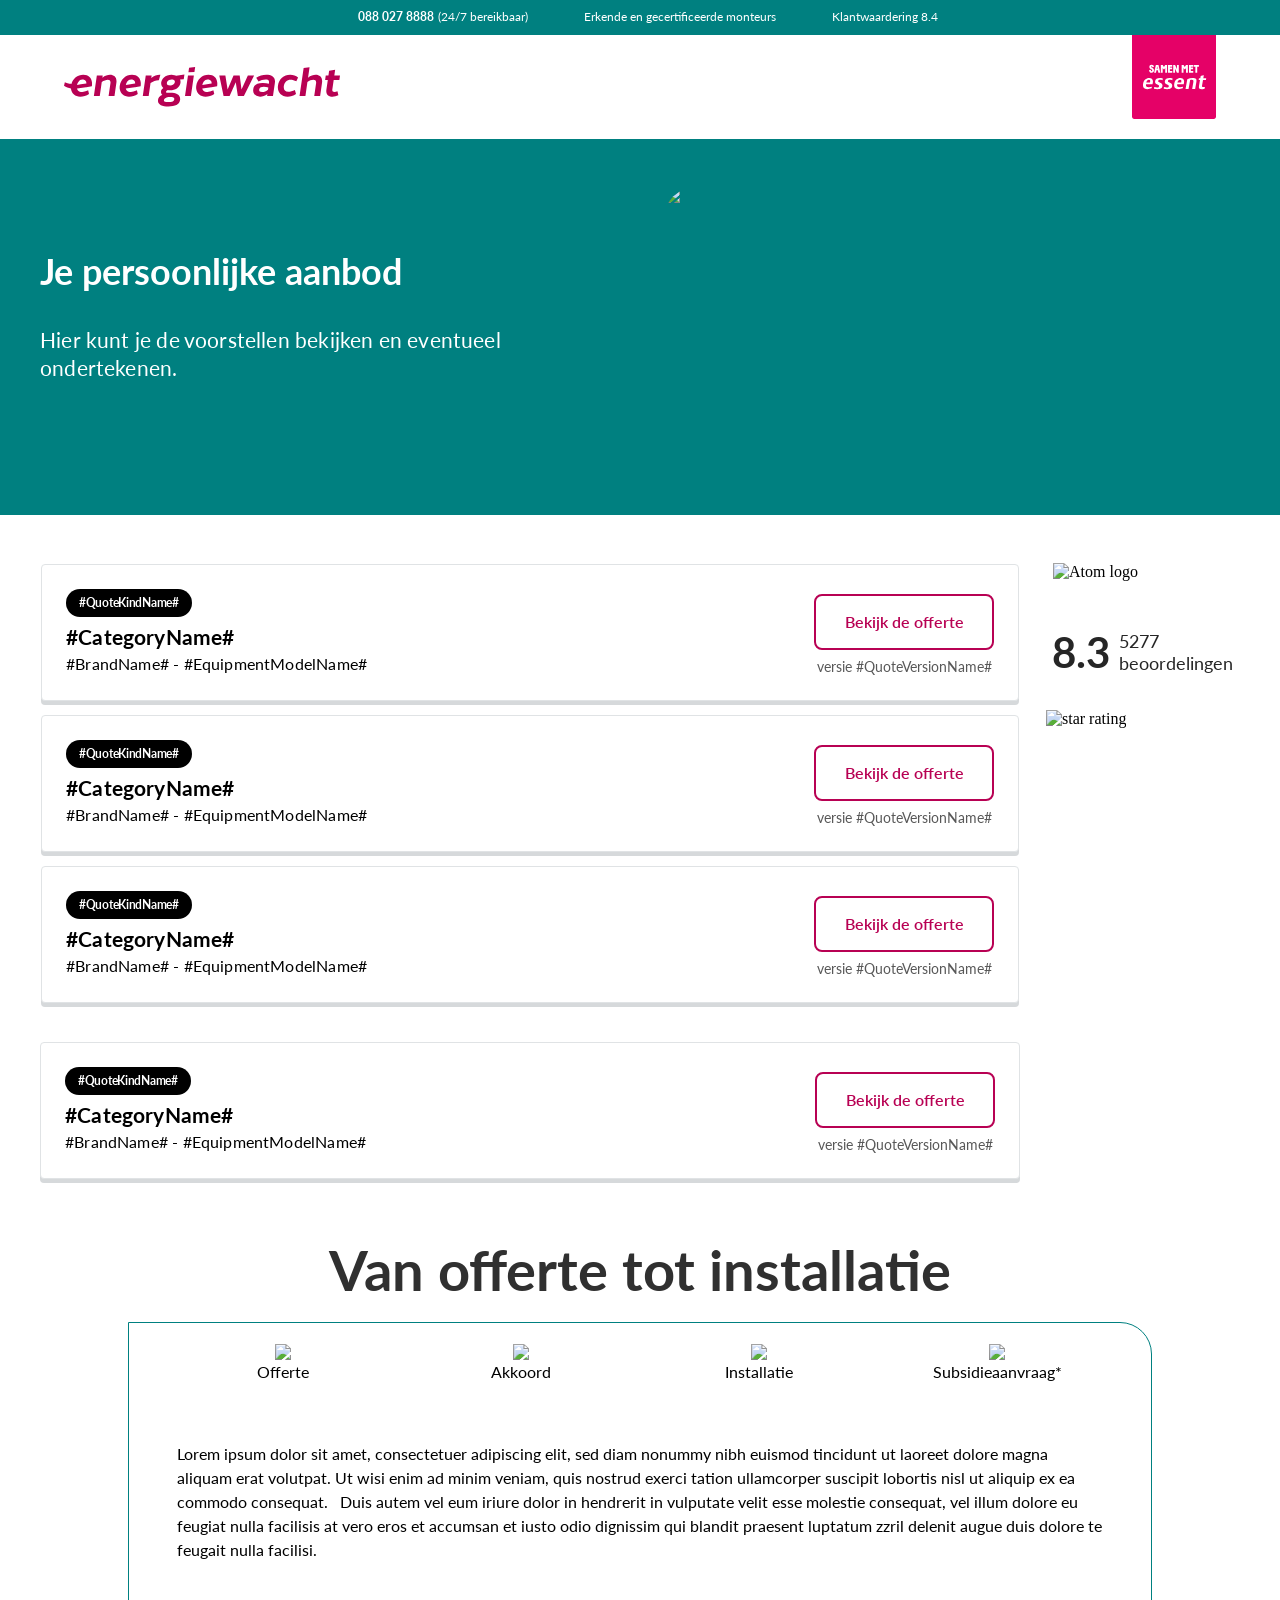
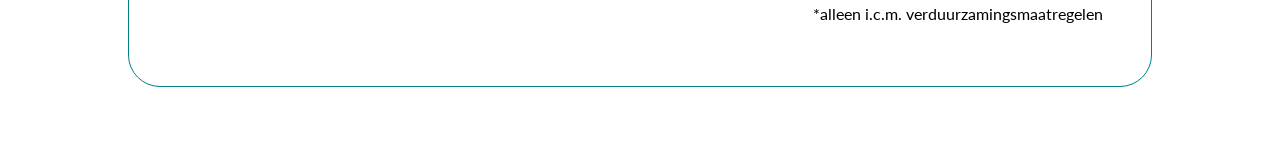
==== commit 41be7f43: "Initial commit from your app" ====
--- a/index.html
+++ b/index.html
@@ -82,81 +82,146 @@
           <!-- Tiles kolom -->
           <div class="tiles">
             <!-- START: Offerte regel landingspagina -->
-            <div class="tile">
-              <div class="tile__left">
-                <div class="tile__badge-row">
-                  <div class="tile__badge">
-                    <span class="tile__badge-text">#QuoteKindName#</span>
-                  </div>
-                </div>
-                <div class="tile__content">
-                  <div class="tile__title">#CategoryName#</div>
-                  <div class="tile__subtitle">
-                    #BrandName# - #EquipmentModelName#
-                  </div>
-                </div>
-              </div>
-              <div class="tile__right">
-                <a class="tile__button" href="offerte.html">
-                  <span class="tile__button-text">Bekijk de offerte</span>
-                </a>
-                <div class="tile__version">
-                  <span class="tile__version-text"
-                    >versie #QuoteVersionName#</span
-                  >
-                </div>
-              </div>
-            </div>
-            <div class="tile">
-              <div class="tile__top">
-                <div class="tile__badge-row">
-                  <div class="tile__badge">
-                    <span class="tile__badge-text">#QuoteKindName#</span>
-                  </div>
-                </div>
-                <div class="tile__content">
-                  <div class="tile__title">#CategoryName#</div>
-                  <div class="tile__subtitle">
-                    #BrandName# - #EquipmentModelName#
-                  </div>
-                </div>
-              </div>
-              <div class="tile__bottom">
-                <a class="tile__button" href="offerte.html">
-                  <span class="tile__button-text">Bekijk de offerte</span>
-                </a>
-                <div class="tile__version">
-                  <span class="tile__version-text"
-                    >versie #QuoteVersionName#</span
-                  >
-                </div>
-              </div>
-            </div>
-            <div class="tile">
-              <div class="tile__top">
-                <div class="tile__badge-row">
-                  <div class="tile__badge">
-                    <span class="tile__badge-text">#QuoteKindName#</span>
-                  </div>
-                </div>
-                <div class="tile__content">
-                  <div class="tile__title">#CategoryName#</div>
-                  <div class="tile__subtitle">
-                    #BrandName# - #EquipmentModelName#
-                  </div>
-                </div>
-              </div>
-              <div class="tile__bottom">
-                <a class="tile__button" href="offerte.html">
-                  <span class="tile__button-text">Bekijk de offerte</span>
-                </a>
-                <div class="tile__version">
-                  <span class="tile__version-text"
-                    >versie #QuoteVersionName#</span
-                  >
-                </div>
-              </div>
-            </div>
+            <table style="border-collapse: collapse;" width="100%; ">
+              <tbody>
+                <tr>
+                  <td>
+                    <div class="tile">
+                      <div class="tile__left">
+                        <div class="tile__badge-row">
+                          <div class="tile__badge">
+                            <span class="tile__badge-text"
+                              >#QuoteKindName#</span
+                            >
+                          </div>
+                        </div>
+                        <div class="tile__content">
+                          <div class="tile__title">#CategoryName#</div>
+                          <div class="tile__subtitle">
+                            #BrandName# - #EquipmentModelName#
+                          </div>
+                        </div>
+                      </div>
+                      <div class="tile__right">
+                        <a class="tile__button" href="#Link#" target="_blank">
+                          <span class="tile__button-text"
+                            >Bekijk de offerte</span
+                          >
+                        </a>
+                        <div class="tile__version">
+                          <span class="tile__version-text"
+                            >versie #QuoteVersionName#</span
+                          >
+                        </div>
+                      </div>
+                    </div>
+                  </td>
+                </tr>
+								<tr>
+                  <td>
+                    <div class="tile">
+                      <div class="tile__left">
+                        <div class="tile__badge-row">
+                          <div class="tile__badge">
+                            <span class="tile__badge-text"
+                              >#QuoteKindName#</span
+                            >
+                          </div>
+                        </div>
+                        <div class="tile__content">
+                          <div class="tile__title">#CategoryName#</div>
+                          <div class="tile__subtitle">
+                            #BrandName# - #EquipmentModelName#
+                          </div>
+                        </div>
+                      </div>
+                      <div class="tile__right">
+                        <a class="tile__button" href="#Link#" target="_blank">
+                          <span class="tile__button-text"
+                            >Bekijk de offerte</span
+                          >
+                        </a>
+                        <div class="tile__version">
+                          <span class="tile__version-text"
+                            >versie #QuoteVersionName#</span
+                          >
+                        </div>
+                      </div>
+                    </div>
+                  </td>
+                </tr>
+								<tr>
+                  <td>
+                    <div class="tile">
+                      <div class="tile__left">
+                        <div class="tile__badge-row">
+                          <div class="tile__badge">
+                            <span class="tile__badge-text"
+                              >#QuoteKindName#</span
+                            >
+                          </div>
+                        </div>
+                        <div class="tile__content">
+                          <div class="tile__title">#CategoryName#</div>
+                          <div class="tile__subtitle">
+                            #BrandName# - #EquipmentModelName#
+                          </div>
+                        </div>
+                      </div>
+                      <div class="tile__right">
+                        <a class="tile__button" href="#Link#" target="_blank">
+                          <span class="tile__button-text"
+                            >Bekijk de offerte</span
+                          >
+                        </a>
+                        <div class="tile__version">
+                          <span class="tile__version-text"
+                            >versie #QuoteVersionName#</span
+                          >
+                        </div>
+                      </div>
+                    </div>
+                  </td>
+                </tr>
+              </tbody>
+            </table>
+              <tbody>
+                <tr>
+                  <td>
+                    <div class="tile">
+                      <div class="tile__left">
+                        <div class="tile__badge-row">
+                          <div class="tile__badge">
+                            <span class="tile__badge-text"
+                              >#QuoteKindName#</span
+                            >
+                          </div>
+                        </div>
+                        <div class="tile__content">
+                          <div class="tile__title">#CategoryName#</div>
+                          <div class="tile__subtitle">
+                            #BrandName# - #EquipmentModelName#
+                          </div>
+                        </div>
+                      </div>
+                      <div class="tile__right">
+                        <a class="tile__button" href="#Link#" target="_blank">
+                          <span class="tile__button-text"
+                            >Bekijk de offerte</span
+                          >
+                        </a>
+                        <div class="tile__version">
+                          <span class="tile__version-text"
+                            >versie #QuoteVersionName#</span
+                          >
+                        </div>
+                      </div>
+                    </div>
+                  </td>
+                </tr>
+              </tbody>
+            </table>
+
             <!-- END: Offerte regel landingspagina -->
           </div>
 
--- a/components/tile.css
+++ b/components/tile.css
@@ -129,6 +129,7 @@
   box-shadow: 0px 4px 0px #d6d9db;
   border-radius: 4px;
   width: 100%;
+  margin-bottom: 12px;
 }
 
 /* ── Left: badge + title + subtitle ── */
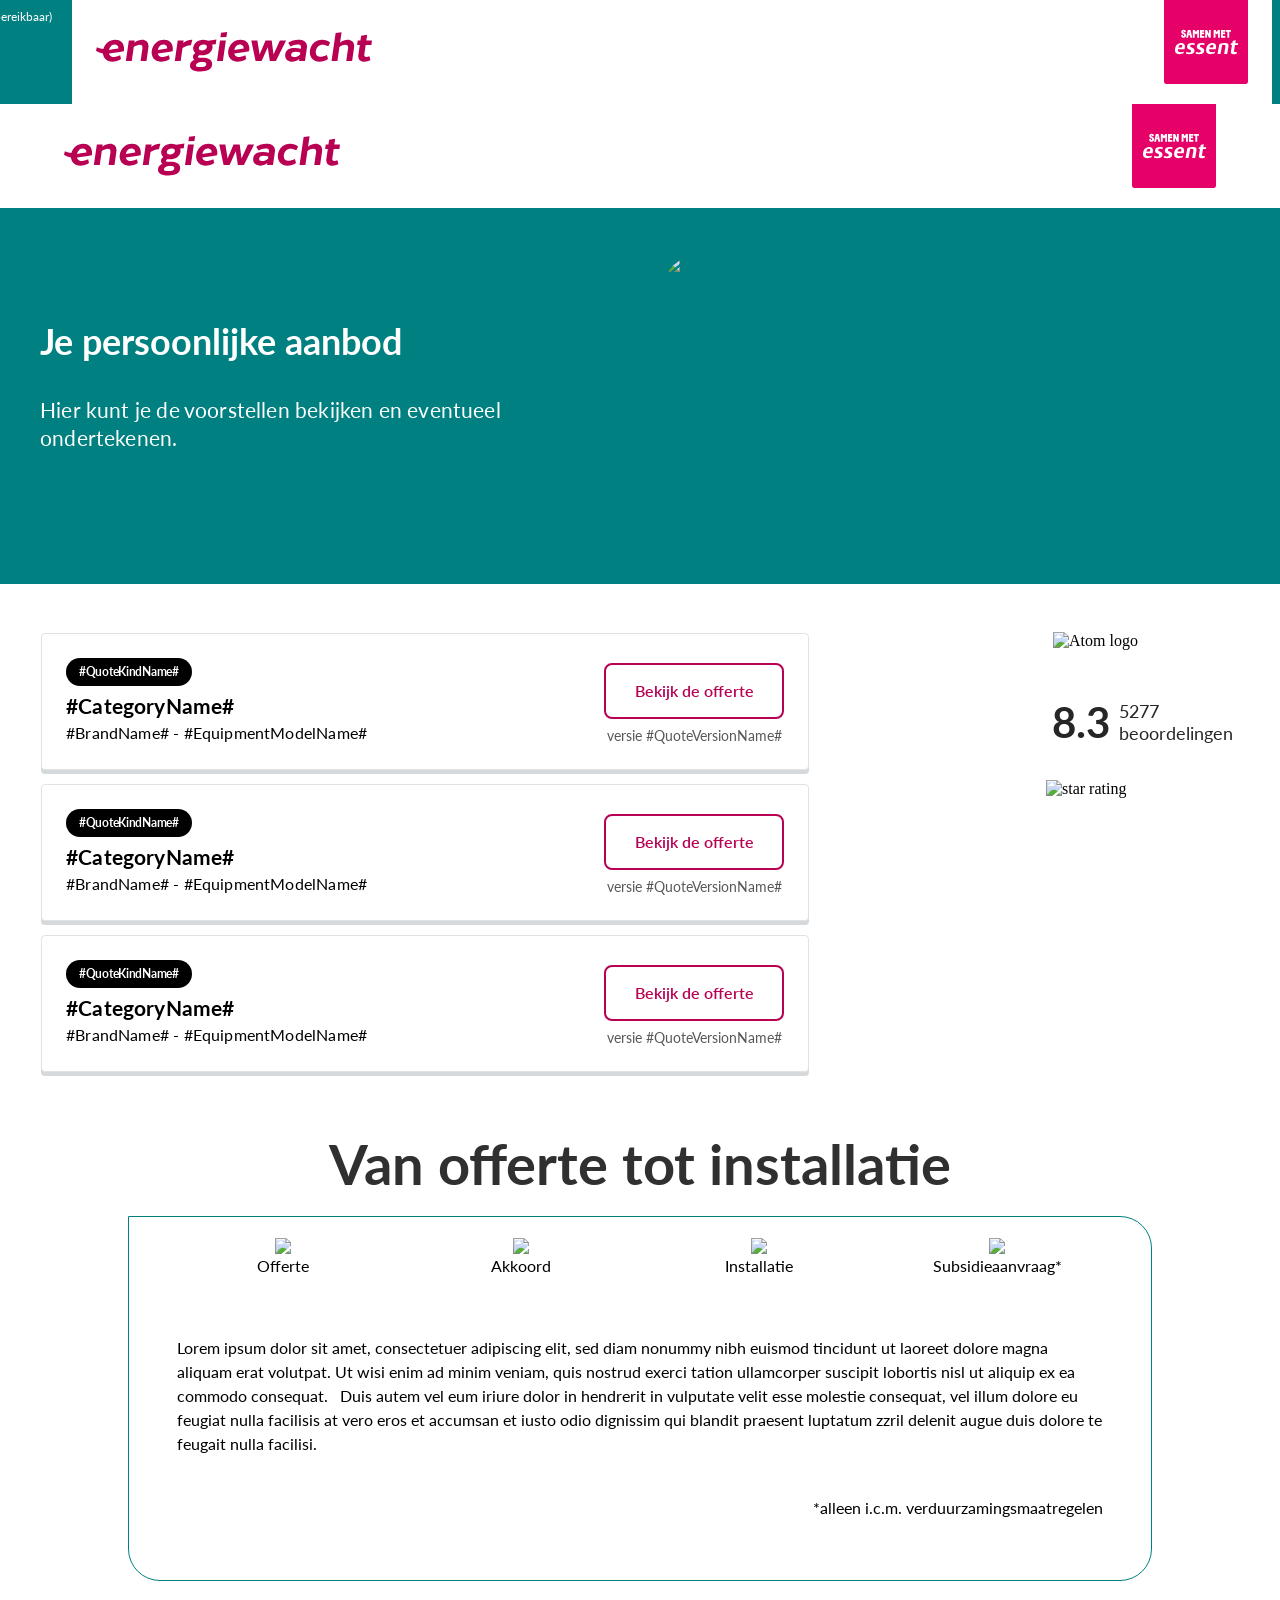
==== commit 9a4fec90: "Initial commit from your app" ====
--- a/index.html
+++ b/index.html
@@ -25,13 +25,20 @@
               </div>
               <div class="text-wrapper-2">(24/7 bereikbaar)</div>
             </div>
-            <div class="container-2">
-              <img
-                class="chevron-bullit"
-                src="https://c.animaapp.com/mpr059owBJouij/img/svg---phone-icon.svg"
-              />
-              <div class="text-wrapper-2">
-                Erkende en gecertificeerde monteurs
+            <div class="sh-wrapper">
+              <div class="sh-inner">
+                <!-- Left: brand / site logo -->
+                <a
+                  class="sh-logo"
+                  href="https://www.energiewacht.nl"
+                  aria-label="Energiewacht — home"
+                >
+                  <img src="img/logo_energiewacht.svg" alt="Energiewacht" />
+                </a>
+                <!-- Right: company / partner logo -->
+                <div class="sh-company">
+                  <img src="img/samen_met_essent.svg" alt="Samen met Essent" />
+                </div>
               </div>
             </div>
             <div class="container-2">
@@ -117,7 +124,7 @@
                     </div>
                   </td>
                 </tr>
-								<tr>
+                <tr>
                   <td>
                     <div class="tile">
                       <div class="tile__left">
@@ -150,42 +157,6 @@
                     </div>
                   </td>
                 </tr>
-								<tr>
-                  <td>
-                    <div class="tile">
-                      <div class="tile__left">
-                        <div class="tile__badge-row">
-                          <div class="tile__badge">
-                            <span class="tile__badge-text"
-                              >#QuoteKindName#</span
-                            >
-                          </div>
-                        </div>
-                        <div class="tile__content">
-                          <div class="tile__title">#CategoryName#</div>
-                          <div class="tile__subtitle">
-                            #BrandName# - #EquipmentModelName#
-                          </div>
-                        </div>
-                      </div>
-                      <div class="tile__right">
-                        <a class="tile__button" href="#Link#" target="_blank">
-                          <span class="tile__button-text"
-                            >Bekijk de offerte</span
-                          >
-                        </a>
-                        <div class="tile__version">
-                          <span class="tile__version-text"
-                            >versie #QuoteVersionName#</span
-                          >
-                        </div>
-                      </div>
-                    </div>
-                  </td>
-                </tr>
-              </tbody>
-            </table>
-              <tbody>
                 <tr>
                   <td>
                     <div class="tile">
--- a/components/tile.css
+++ b/components/tile.css
@@ -130,6 +130,7 @@
   border-radius: 4px;
   width: 100%;
   margin-bottom: 12px;
+  max-width: 768px;
 }
 
 /* ── Left: badge + title + subtitle ── */
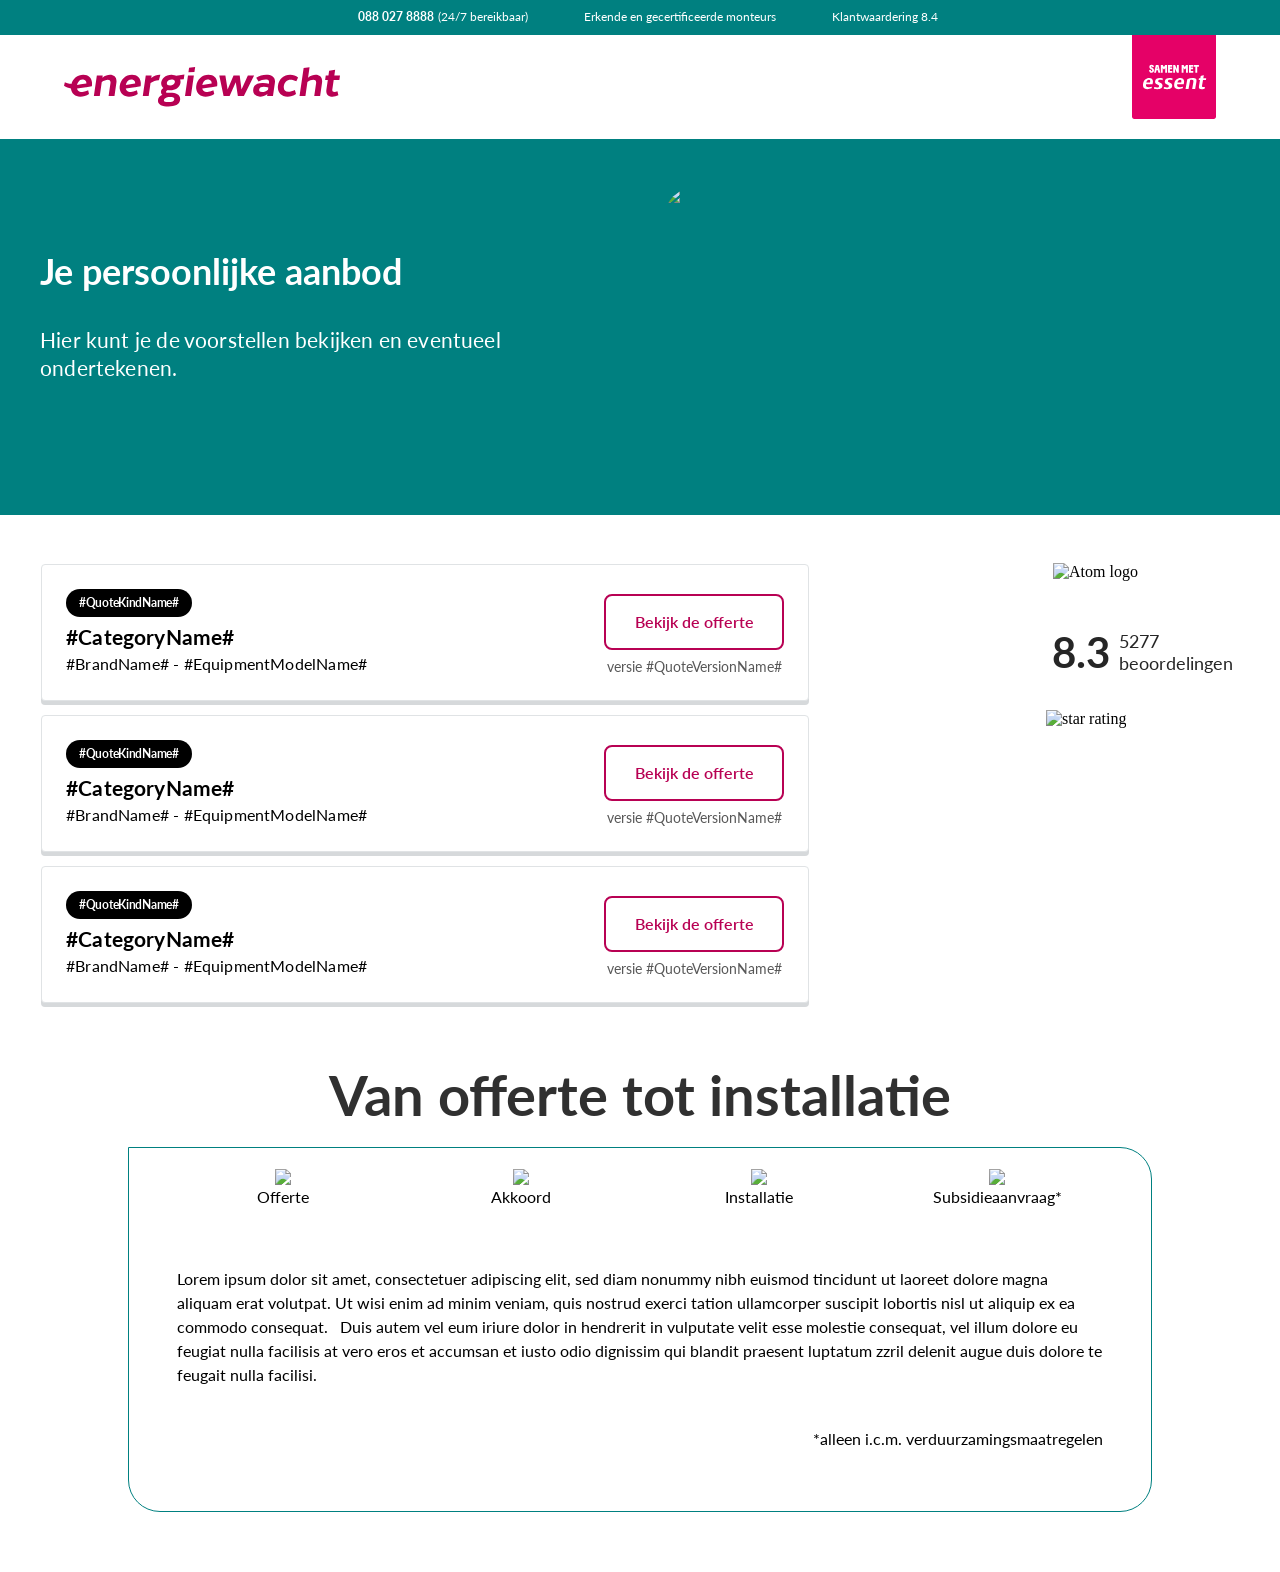
==== commit da4649bb: "Initial commit from your app" ====
--- a/index.html
+++ b/index.html
@@ -25,20 +25,13 @@
               </div>
               <div class="text-wrapper-2">(24/7 bereikbaar)</div>
             </div>
-            <div class="sh-wrapper">
-              <div class="sh-inner">
-                <!-- Left: brand / site logo -->
-                <a
-                  class="sh-logo"
-                  href="https://www.energiewacht.nl"
-                  aria-label="Energiewacht — home"
-                >
-                  <img src="img/logo_energiewacht.svg" alt="Energiewacht" />
-                </a>
-                <!-- Right: company / partner logo -->
-                <div class="sh-company">
-                  <img src="img/samen_met_essent.svg" alt="Samen met Essent" />
-                </div>
+            <div class="container-2">
+              <img
+                class="chevron-bullit"
+                src="https://c.animaapp.com/mpr059owBJouij/img/svg---phone-icon.svg"
+              />
+              <div class="text-wrapper-2">
+                Erkende en gecertificeerde monteurs
               </div>
             </div>
             <div class="container-2">
